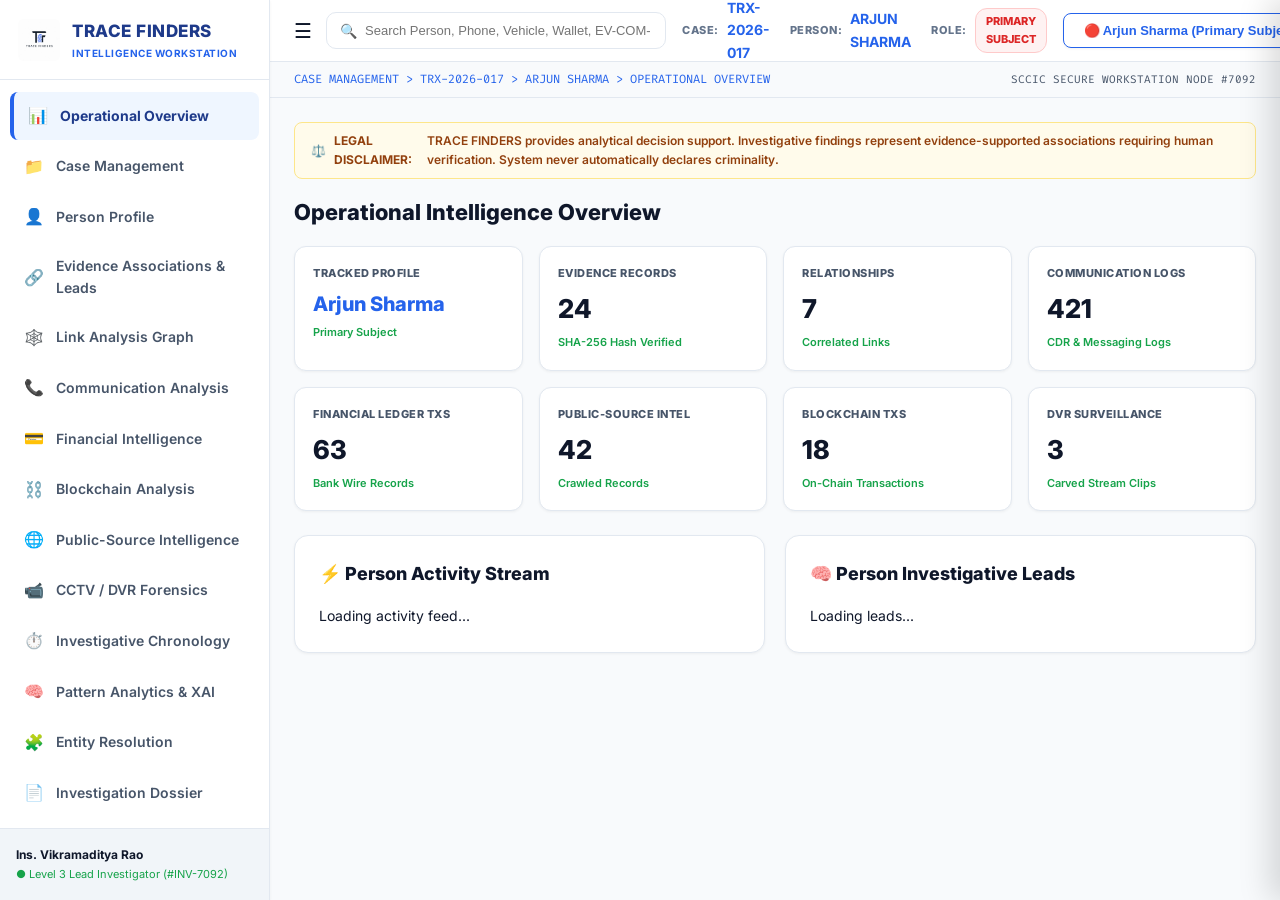
==== index.html @ 9f771f37 "THEME ENHANCEMENT — Transformed Dark Mode to Pure Pitch Black & Obsidian Cyber Workstation palette" ====
<!DOCTYPE html>
<html lang="en">
<head>
    <meta charset="UTF-8">
    <meta name="viewport" content="width=device-width, initial-scale=1.0">
    <title>TRACE FINDERS — Criminal Network Intelligence & Evidence Fusion Workstation</title>
    <!-- CSS & Fonts -->
    <link rel="stylesheet" href="/static/css/styles.css">
    <link rel="preconnect" href="https://fonts.googleapis.com">
    <link rel="preconnect" href="https://fonts.gstatic.com" crossorigin>
    <link href="https://fonts.googleapis.com/css2?family=Inter:wght@400;500;600;700;800;900&family=Fira+Code:wght@400;500;600&display=swap" rel="stylesheet">
    <!-- Vis.js Graph Canvas Library -->
    <script type="text/javascript" src="https://unpkg.com/vis-network/standalone/umd/vis-network.min.js"></script>
</head>
<body>

    <!-- 1. GLOBAL LEFT SIDEBAR -->
    <aside class="sidebar" id="app-sidebar">
        <div class="brand">
            <img src="/static/logo.png" style="height: 42px; width: auto; border-radius: 6px;" alt="TRACE FINDERS Logo">
            <div>
                <div class="brand-text">TRACE FINDERS</div>
                <div class="sih-badge">INTELLIGENCE WORKSTATION</div>
            </div>
        </div>
        <ul class="nav-list">
            <li class="nav-item active" data-tab="overview"><span class="nav-icon">📊</span> Operational Overview</li>
            <li class="nav-item" data-tab="cases"><span class="nav-icon">📁</span> Case Management</li>
            <li class="nav-item" data-tab="persons"><span class="nav-icon">👤</span> Person Profile</li>
            <li class="nav-item" data-tab="fusion"><span class="nav-icon">🔗</span> Evidence Associations & Leads</li>
            <li class="nav-item" data-tab="graph"><span class="nav-icon">🕸️</span> Link Analysis Graph</li>
            <li class="nav-item" data-tab="communications"><span class="nav-icon">📞</span> Communication Analysis</li>
            <li class="nav-item" data-tab="financial"><span class="nav-icon">💳</span> Financial Intelligence</li>
            <li class="nav-item" data-tab="blockchain"><span class="nav-icon">⛓️</span> Blockchain Analysis</li>
            <li class="nav-item" data-tab="osint"><span class="nav-icon">🌐</span> Public-Source Intelligence</li>
            <li class="nav-item" data-tab="dvr"><span class="nav-icon">📹</span> CCTV / DVR Forensics</li>
            <li class="nav-item" data-tab="timeline"><span class="nav-icon">⏱️</span> Investigative Chronology</li>
            <li class="nav-item" data-tab="analytics"><span class="nav-icon">🧠</span> Pattern Analytics & XAI</li>
            <li class="nav-item" data-tab="resolution"><span class="nav-icon">🧩</span> Entity Resolution</li>
            <li class="nav-item" data-tab="reports"><span class="nav-icon">📄</span> Investigation Dossier</li>
            <li class="nav-item" data-tab="audit"><span class="nav-icon">🛡️</span> Operational Audit Trail</li>
        </ul>
        <div class="sidebar-footer">
            <div style="font-weight: 700; color: var(--text-main); margin-bottom: 2px;">Ins. Vikramaditya Rao</div>
            <div style="font-size: 11px; color: var(--status-green);">● Level 3 Lead Investigator (#INV-7092)</div>
        </div>
    </aside>

    <!-- MAIN APPLICATION WRAPPER -->
    <div class="main-wrapper">
        
        <!-- 2. GLOBAL CONTEXT BAR HEADER -->
        <header class="context-bar">
            <div style="display: flex; align-items: center; gap: 14px;">
                <button class="sidebar-toggle-btn" onclick="toggleSidebar()" title="Toggle Sidebar" style="background: transparent; border: none; font-size: 20px; color: var(--text-main); cursor: pointer;">☰</button>
                <div class="search-box">
                    <span class="search-icon">🔍</span>
                    <input type="text" id="global-search-input" class="search-input" placeholder="Search Person, Phone, Vehicle, Wallet, EV-COM-001...">
                </div>
            </div>

            <div style="display: flex; align-items: center; gap: 16px;">
                <div class="context-meta-group">
                    <div class="context-item">
                        <span class="context-label">CASE:</span>
                        <span id="ctx-case-id" class="context-val" style="color: var(--accent-blue);">TRX-2026-017</span>
                    </div>
                    <div class="context-item">
                        <span class="context-label">PERSON:</span>
                        <span id="ctx-subject-name" class="context-val" style="color: var(--accent-blue);">ARJUN SHARMA</span>
                    </div>
                    <div class="context-item">
                        <span class="context-label">ROLE:</span>
                        <span id="ctx-subject-role" class="badge badge-high">PRIMARY SUBJECT</span>
                    </div>
                </div>

                <!-- PERSON SELECTOR DROPDOWN & THEME TOGGLE -->
                <div style="display: flex; align-items: center; gap: 10px;">
                    <select id="select-change-person" class="select-custom" onchange="changeActivePerson(this.value)">
                        <option value="P-001" selected>🔴 Arjun Sharma (Primary Subject)</option>
                        <option value="P-002">🔵 Rohan Mehta (Business Contact)</option>
                        <option value="P-003">🟢 Priya Joshi (Associate)</option>
                        <option value="P-004">🟡 Vikram Patil (Person of Interest)</option>
                        <option value="P-005">🟣 Neha Kulkarni (Employee)</option>
                        <option value="P-006">⚠️ Arjun S. (Ambiguous Match Candidate)</option>
                    </select>
                    <button class="btn btn-secondary" id="theme-toggle-btn" onclick="toggleTheme()" style="padding: 6px 12px; font-size: 12px;">🌙 Dark</button>
                </div>
            </div>
        </header>

        <!-- BREADCRUMB BAR -->
        <div class="breadcrumb-bar">
            <div>
                <span id="breadcrumb-text">CASE MANAGEMENT > TRX-2026-017 > ARJUN SHARMA > OPERATIONAL OVERVIEW</span>
            </div>
            <span style="font-size: 11px; color: var(--text-muted);">SCCIC SECURE WORKSTATION NODE #7092</span>
        </div>

        <!-- MAIN CONTENT AREA -->
        <main class="content-area">

            <!-- LEGAL DISCLAIMER BANNER -->
            <div class="disclaimer-banner">
                ⚖️ <strong>LEGAL DISCLAIMER:</strong> TRACE FINDERS provides analytical decision support. Investigative findings represent evidence-supported associations requiring human verification. System never automatically declares criminality.
            </div>

            <!-- 1. OPERATIONAL OVERVIEW -->
            <section id="view-overview" class="tab-view active">
                <h2 style="font-size: 22px; font-weight: 800; margin-bottom: 16px;">Operational Intelligence Overview</h2>
                
                <div class="grid-stats">
                    <div class="stat-card"><div class="stat-title">Tracked Profile</div><div class="stat-val" id="ov-person-name" style="font-size: 20px; color: var(--accent-blue);">Arjun Sharma</div><div class="stat-sub" id="ov-person-role">Primary Subject</div></div>
                    <div class="stat-card"><div class="stat-title">Evidence Records</div><div class="stat-val" id="ov-evidence-count">24</div><div class="stat-sub">SHA-256 Hash Verified</div></div>
                    <div class="stat-card"><div class="stat-title">Relationships</div><div class="stat-val" id="ov-rel-count">7</div><div class="stat-sub">Correlated Links</div></div>
                    <div class="stat-card"><div class="stat-title">Communication Logs</div><div class="stat-val" id="ov-comm-count">421</div><div class="stat-sub">CDR & Messaging Logs</div></div>
                    <div class="stat-card"><div class="stat-title">Financial Ledger Txs</div><div class="stat-val" id="ov-fin-count">63</div><div class="stat-sub">Bank Wire Records</div></div>
                    <div class="stat-card"><div class="stat-title">Public-Source Intel</div><div class="stat-val" id="ov-osint-count">42</div><div class="stat-sub">Crawled Records</div></div>
                    <div class="stat-card"><div class="stat-title">Blockchain Txs</div><div class="stat-val" id="ov-blk-count">18</div><div class="stat-sub">On-Chain Transactions</div></div>
                    <div class="stat-card"><div class="stat-title">DVR Surveillance</div><div class="stat-val" id="ov-cctv-count">3</div><div class="stat-sub">Carved Stream Clips</div></div>
                </div>

                <div style="display: grid; grid-template-columns: 1fr 1fr; gap: 20px;">
                    <div class="card">
                        <div class="card-title">⚡ Person Activity Stream</div>
                        <div id="activity-feed">Loading activity feed...</div>
                    </div>
                    <div class="card">
                        <div class="card-title">🧠 Person Investigative Leads</div>
                        <div id="ai-leads-panel">Loading leads...</div>
                    </div>
                </div>
            </section>

            <!-- 2. CASE MANAGEMENT -->
            <section id="view-cases" class="tab-view">
                <div style="display: flex; justify-content: space-between; align-items: center; margin-bottom: 20px;">
                    <h2 style="font-size: 22px; font-weight: 800;">Case Registry Management</h2>
                    <button class="btn" onclick="openAddCaseWizard()">+ ADD NEW CASE</button>
                </div>
                <div id="cases-list-container">Loading cases...</div>
            </section>

            <!-- 3. PERSON PROFILE -->
            <section id="view-persons" class="tab-view">
                <h2 style="font-size: 22px; font-weight: 800; margin-bottom: 16px;">Person Intelligence Profile</h2>
                <div id="person-profile-card-container">Loading person intelligence profile...</div>
            </section>

            <!-- 4. EVIDENCE ASSOCIATIONS & LEADS -->
            <section id="view-fusion" class="tab-view">
                <h2 style="font-size: 22px; font-weight: 800; margin-bottom: 16px;">Evidence Associations & Intelligence Leads</h2>
                <div class="card">
                    <div class="card-title">Person-Scoped Multi-Hop Evidence Tree</div>
                    <div id="fusion-chain-container">Loading evidence chain...</div>
                </div>
            </section>

            <!-- 5. LINK ANALYSIS GRAPH -->
            <section id="view-graph" class="tab-view">
                <div style="display: flex; justify-content: space-between; align-items: center; margin-bottom: 12px;">
                    <div>
                        <h2 style="font-size: 22px; font-weight: 800;">Evidence Fusion Network Graph</h2>
                        <div style="font-size: 13px; color: var(--text-muted); margin-top: 2px;">
                            CASE: <strong style="color: var(--text-main);">TRX-2026-017</strong> | 
                            SUBJECT: <strong id="graph-header-subject" style="color: var(--accent-blue);">ARJUN SHARMA</strong> | 
                            ENTITIES: <strong id="graph-header-entities" style="color: var(--text-main);">8</strong> | 
                            RELATIONSHIPS: <strong id="graph-header-rels" style="color: var(--text-main);">7</strong> | 
                            EVIDENCE LINKS: <strong id="graph-header-links" style="color: var(--text-main);">14</strong>
                        </div>
                    </div>
                    <button class="btn btn-secondary" onclick="focusSelectedPerson()">🎯 RE-CENTER ROOT</button>
                </div>

                <div class="graph-toolbar">
                    <div style="display: flex; align-items: center; gap: 8px; flex-wrap: wrap;">
                        <span style="font-size: 11px; font-weight: 800; color: var(--text-muted);">LAYOUT:</span>
                        <button id="btn-layout-tree-ud" class="graph-layout-btn active" onclick="changeGraphLayout('tree-ud')">Tree (Root Top)</button>
                        <button id="btn-layout-radial" class="graph-layout-btn" onclick="changeGraphLayout('radial')">Radial</button>
                        <button id="btn-layout-hierarchy" class="graph-layout-btn" onclick="changeGraphLayout('hierarchy')">Hierarchy</button>
                        <button id="btn-layout-compact" class="graph-layout-btn" onclick="changeGraphLayout('compact')">Compact</button>
                    </div>
                    <div style="font-size: 12px; color: var(--text-muted); font-weight: 600;">🖐️ Drag canvas to pan | Scroll to zoom | Drag nodes freely | Double-click node to focus</div>
                </div>

                <div class="graph-container-wrapper">
                    <!-- FLOATING GRAPH CONTROLS TOOLBAR OVERLAY -->
                    <div class="graph-floating-controls">
                        <button class="graph-control-btn" onclick="zoomGraphIn()" title="Zoom In">[ + ]</button>
                        <button class="graph-control-btn" onclick="zoomGraphOut()" title="Zoom Out">[ − ]</button>
                        <button class="graph-control-btn" onclick="fitGraphToScreen()" title="Fit to Screen">[ ⛶ ]</button>
                        <button class="graph-control-btn" onclick="resetGraphLayout()" title="Reset Layout">[ ⟳ ]</button>
                        <button class="graph-control-btn" onclick="focusSelectedPerson()" title="Center Root Node">[ 🎯 ]</button>
                    </div>
                    <div id="graph-canvas"></div>
                </div>
            </section>

            <!-- 6. COMMUNICATION ANALYSIS -->
            <section id="view-communications" class="tab-view">
                <h2 style="font-size: 22px; font-weight: 800; margin-bottom: 16px;">Communication Analysis</h2>
                <div class="card">
                    <div class="card-title">
                        <span>COMMUNICATION ANALYSIS | SUBJECT: <strong id="comm-person-name" style="color: var(--accent-blue);">ARJUN SHARMA</strong></span>
                    </div>
                    <div style="display: grid; grid-template-columns: repeat(5, 1fr); gap: 14px; margin-bottom: 20px;">
                        <div class="stat-card"><div class="stat-title">TOTAL EVENTS</div><div class="stat-val" id="comm-stat-total">421</div></div>
                        <div class="stat-card"><div class="stat-title">CALLS</div><div class="stat-val" id="comm-stat-calls">187</div></div>
                        <div class="stat-card"><div class="stat-title">MESSAGES</div><div class="stat-val" id="comm-stat-msgs">234</div></div>
                        <div class="stat-card"><div class="stat-title">UNIQUE CONTACTS</div><div class="stat-val" id="comm-stat-contacts">11</div></div>
                        <div class="stat-card"><div class="stat-title">ACTIVE PERIOD</div><div class="stat-val" style="font-size: 13px; color: var(--accent-blue);" id="comm-stat-period">03 Aug – 18 Aug 2026</div></div>
                    </div>
                    
                    <h4 style="font-size: 15px; color: var(--accent-blue); margin-bottom: 10px;">Contact Hierarchy Tree:</h4>
                    <div id="comm-contact-tree" style="margin-bottom: 20px;">Loading contact tree...</div>

                    <h4 style="font-size: 15px; color: var(--accent-blue); margin: 20px 0 10px 0;">Communication History Ledger:</h4>
                    <table class="table-custom">
                        <thead>
                            <tr>
                                <th>Date</th>
                                <th>Time</th>
                                <th>Contact Person</th>
                                <th>Direction</th>
                                <th>Duration</th>
                                <th>Evidence Record</th>
                            </tr>
                        </thead>
                        <tbody id="comm-rohan-tbody">
                            <tr><td colspan="6">Loading history...</td></tr>
                        </tbody>
                    </table>
                </div>
            </section>

            <!-- 7. FINANCIAL INTELLIGENCE LEDGER -->
            <section id="view-financial" class="tab-view">
                <h2 style="font-size: 22px; font-weight: 800; margin-bottom: 16px;">Financial Intelligence Ledger</h2>
                <div class="card">
                    <div class="card-title">Financial Activity Ledger & Account Correlation</div>
                    
                    <div id="fin-accounts-grid" style="display: grid; grid-template-columns: 1fr 1fr; gap: 16px; margin-bottom: 20px;">Loading account...</div>
                    <div id="fin-hawala-box" class="xai-box" style="margin-bottom: 20px;">Loading indicators...</div>

                    <h4 style="font-size: 15px; color: var(--accent-blue); margin-bottom: 10px;">Transaction History Ledger:</h4>
                    <table class="table-custom">
                        <thead>
                            <tr>
                                <th>DATE</th>
                                <th>TIME</th>
                                <th>AMOUNT</th>
                                <th>DIRECTION</th>
                                <th>ACCOUNT</th>
                                <th>COUNTERPARTY</th>
                                <th>REFERENCE</th>
                                <th>EVIDENCE</th>
                            </tr>
                        </thead>
                        <tbody id="fin-transactions-tbody">
                            <tr><td colspan="8">Loading transactions...</td></tr>
                        </tbody>
                    </table>
                </div>
            </section>

            <!-- 8. BLOCKCHAIN ANALYSIS -->
            <section id="view-blockchain" class="tab-view">
                <h2 style="font-size: 22px; font-weight: 800; margin-bottom: 16px;">Blockchain Intelligence Analysis</h2>
                <div class="card">
                    <div class="card-title">Wallet Intelligence: <strong id="blk-person-name" style="color: var(--accent-blue);">0xDEMO...A721</strong></div>
                    <div id="blk-summary" style="padding: 16px; background: var(--bg-card-hover); border: 1px solid var(--border-color); border-radius: 10px; margin-bottom: 20px;">Loading wallet info...</div>
                    
                    <h4 style="font-size: 15px; color: var(--accent-blue); margin-bottom: 10px;">Transaction Ledger:</h4>
                    <table class="table-custom">
                        <thead>
                            <tr>
                                <th>TRANSACTION HASH</th>
                                <th>FROM</th>
                                <th>TO</th>
                                <th>VALUE</th>
                                <th>TIME</th>
                                <th>ASSOCIATED EVIDENCE</th>
                            </tr>
                        </thead>
                        <tbody id="blk-transactions-tbody">
                            <tr><td colspan="6">Loading blockchain transactions...</td></tr>
                        </tbody>
                    </table>
                </div>
            </section>

            <!-- 9. PUBLIC-SOURCE INTELLIGENCE -->
            <section id="view-osint" class="tab-view">
                <h2 style="font-size: 22px; font-weight: 800; margin-bottom: 16px;">Public-Source Intelligence</h2>
                <div class="card">
                    <div class="card-title">Public-Source Records Scoped for: <strong id="osint-person-name" style="color: var(--accent-blue);">ARJUN SHARMA</strong></div>
                    <div id="osint-list">Loading records...</div>
                </div>
            </section>

            <!-- 10. CCTV / DVR FORENSICS WORKSPACE -->
            <section id="view-dvr" class="tab-view">
                <div style="display: flex; justify-content: space-between; align-items: center; margin-bottom: 14px;">
                    <div>
                        <h2 style="font-size: 22px; font-weight: 800;">CCTV / DVR Forensics Workspace</h2>
                        <div style="font-size: 13px; color: var(--text-muted); margin-top: 2px;">
                            CASE: <strong style="color: var(--text-main);">TRX-2026-017</strong> | 
                            SUBJECT: <strong id="dvr-header-subject" style="color: var(--accent-blue);">ARJUN SHARMA</strong> | 
                            CAMERAS: <strong id="dvr-header-total-cams" style="color: var(--text-main);">12</strong> (ACTIVE: <strong style="color: var(--status-green);">10</strong> | ARCHIVED: <strong style="color: var(--status-amber);">2</strong>) | 
                            TOTAL EVENTS: <strong style="color: var(--text-main);">87</strong> | 
                            EVIDENCE LINKS: <strong style="color: var(--text-main);">54</strong>
                        </div>
                    </div>
                </div>

                <!-- CAMERA SEARCH & FILTERS BAR -->
                <div class="dvr-filter-bar">
                    <div class="search-box" style="width: 280px;">
                        <span class="search-icon">🔍</span>
                        <input type="text" id="camera-search-input" class="search-input" placeholder="Search Camera ID, Name, Location..." onkeyup="filterCameraGrid()">
                    </div>
                    <div style="display: flex; align-items: center; gap: 6px;">
                        <span style="font-size: 11px; font-weight: 800; color: var(--text-muted);">STATUS:</span>
                        <select class="dvr-filter-select" id="cam-filter-status" onchange="filterCameraGrid()"><option value="ALL">All Statuses</option><option value="Active Recording">Active Recording</option><option value="Archived">Archived</option></select>
                    </div>
                    <div style="display: flex; align-items: center; gap: 6px;">
                        <span style="font-size: 11px; font-weight: 800; color: var(--text-muted);">LOCATION:</span>
                        <select class="dvr-filter-select" id="cam-filter-location" onchange="filterCameraGrid()"><option value="ALL">All Locations</option><option value="Pune">Pune</option><option value="Mumbai">Mumbai</option></select>
                    </div>
                    <div style="display: flex; align-items: center; gap: 6px;">
                        <span style="font-size: 11px; font-weight: 800; color: var(--text-muted);">TYPE:</span>
                        <select class="dvr-filter-select" id="cam-filter-type" onchange="filterCameraGrid()"><option value="ALL">All Camera Types</option><option value="Fixed">Fixed CCTV</option><option value="PTZ">PTZ Dome</option><option value="ANPR">ANPR Traffic</option></select>
                    </div>
                    <div style="display: flex; align-items: center; gap: 6px;">
                        <span style="font-size: 11px; font-weight: 800; color: var(--text-muted);">DATE:</span>
                        <select class="dvr-filter-select" id="cam-filter-date"><option value="18 Aug 2026">18 Aug 2026</option></select>
                    </div>
                </div>

                <!-- ALL 12 CAMERAS RESPONSIVE INVENTORY GRID -->
                <div class="card-title" style="font-size: 16px; margin-bottom: 12px;">📷 Camera Inventory (All 12 Monitored Locations)</div>
                <div class="camera-inventory-grid" id="camera-inventory-grid-container">Loading camera inventory...</div>

                <!-- ALL CAMERA EVENTS TABLE -->
                <div class="card">
                    <div class="card-title" style="font-size: 16px;">📋 All Camera Surveillance Events Log</div>
                    <table class="table-custom">
                        <thead>
                            <tr>
                                <th>TIME</th>
                                <th>CAMERA</th>
                                <th>SURVEILLANCE EVENT</th>
                                <th>IDENTIFIED PERSON</th>
                                <th>LOCATION</th>
                                <th>EVIDENCE RECORD</th>
                                <th>STATUS</th>
                            </tr>
                        </thead>
                        <tbody id="all-camera-events-tbody">
                            <tr><td colspan="7">Loading events...</td></tr>
                        </tbody>
                    </table>
                </div>

                <!-- SELECTED PERSON CCTV SURVEILLANCE EVENTS -->
                <div class="card-title" style="font-size: 16px; margin: 24px 0 12px 0;">
                    <span>🎥 Person-Scoped Surveillance Clips (<strong id="dvr-person-clips-title" style="color: var(--accent-blue);">Arjun Sharma</strong>)</span>
                </div>
                <div id="dvr-video-grid-container" style="display: grid; grid-template-columns: repeat(3, 1fr); gap: 16px; margin-bottom: 20px;">Loading surveillance clips...</div>

                <!-- LOWER 3-COLUMN SPLIT ANALYTICAL SECTION -->
                <div class="dvr-analytics-3col">
                    <div class="card" style="margin-bottom: 0;">
                        <div class="card-title" style="font-size: 15px;">⏱️ Investigation Timeline</div>
                        <div class="timeline-list" style="font-size: 12px;" id="dvr-timeline-list">
                            <div class="timeline-item" onclick="openEvidenceDetailModal('EV-CCTV-031')">
                                <div style="font-size: 10px; color: var(--accent-blue); font-weight: 700;">20:01:00</div>
                                <div style="font-weight: 700; color: var(--text-main);">Person Meeting</div>
                            </div>
                            <div class="timeline-item" onclick="openEvidenceDetailModal('EV-COM-023')">
                                <div style="font-size: 10px; color: var(--accent-blue); font-weight: 700;">20:02:14</div>
                                <div style="font-weight: 700; color: var(--text-main);">Communication Event</div>
                            </div>
                            <div class="timeline-item" onclick="openEvidenceDetailModal('EV-CCTV-032')">
                                <div style="font-size: 10px; color: var(--accent-blue); font-weight: 700;">20:17:38</div>
                                <div style="font-weight: 700; color: var(--text-main);">Financial Exchange Event</div>
                            </div>
                            <div class="timeline-item" onclick="openEvidenceDetailModal('EV-CCTV-033')">
                                <div style="font-size: 10px; color: var(--accent-blue); font-weight: 700;">20:26:11</div>
                                <div style="font-weight: 700; color: var(--text-main);">Vehicle Departure</div>
                            </div>
                        </div>
                    </div>

                    <div class="card" style="margin-bottom: 0;">
                        <div class="card-title" style="font-size: 15px;">
                            <span>📹 Selected Surveillance Event</span>
                            <span id="dvr-selected-id" style="color: var(--accent-blue); font-size: 13px;">EV-CCTV-031</span>
                        </div>

                        <div class="dvr-player-box" style="margin-bottom: 14px;">
                            <div style="position: relative; aspect-ratio: 16/9; background: #000;">
                                <img id="dvr-main-img" src="https://images.unsplash.com/photo-1517248135467-4c7edcad34c4?w=800" style="width: 100%; height: 100%; object-fit: cover;">
                                <div style="position: absolute; top: 8px; left: 10px; background: rgba(0,0,0,0.7); padding: 4px 8px; border-radius: 4px; font-family: monospace; font-size: 11px; color: #10b981;">
                                    <span id="dvr-overlay-cam">CAM-04</span> | 18 AUG 2026 | <span id="dvr-overlay-time">20:01:00 IST</span>
                                </div>
                            </div>
                            <div class="dvr-player-controls">
                                <button class="dvr-btn-play" onclick="togglePlay()">▶</button>
                                <button class="btn btn-secondary" style="font-size: 10px; padding: 2px 6px;">⏮ 10s</button>
                                <button class="btn btn-secondary" style="font-size: 10px; padding: 2px 6px;">⏭ 10s</button>
                                <div class="dvr-seeker"><div class="dvr-seeker-fill"></div></div>
                                <span style="font-size: 10px; color: var(--text-muted); font-family: monospace;">00:42 / 02:30</span>
                            </div>
                        </div>

                        <div id="dvr-selected-details-panel" style="font-size: 12px; color: var(--text-muted); background: var(--bg-card-hover); padding: 12px; border-radius: 8px; border: 1px solid var(--border-color); margin-bottom: 12px;">Loading event details...</div>

                        <div style="font-size: 11px; font-weight: 800; color: var(--accent-blue); margin-bottom: 6px;">LINKED EVIDENCE:</div>
                        <div id="dvr-linked-evidence-btns" style="display: flex; gap: 8px; flex-wrap: wrap;">Loading linked evidence...</div>
                    </div>

                    <div class="card" style="margin-bottom: 0;">
                        <div class="card-title" style="font-size: 15px;">🔗 Related Entities</div>
                        <div id="dvr-related-entities-list" style="font-size: 12px; margin-bottom: 18px;">Loading entities...</div>

                        <div class="card-title" style="font-size: 14px; margin-bottom: 8px;">🎥 Monitored Locations</div>
                        <div id="dvr-camera-list" style="font-size: 11px;">Loading cameras...</div>
                    </div>
                </div>

            </section>

            <!-- 11. INVESTIGATIVE CHRONOLOGY TIMELINE -->
            <section id="view-timeline" class="tab-view">
                <h2 style="font-size: 22px; font-weight: 800; margin-bottom: 16px;">Investigative Chronology Timeline</h2>
                <div class="card">
                    <div class="card-title">Person Chronology Stream (<span id="timeline-person-name" style="color: var(--accent-blue);">Arjun Sharma</span>)</div>
                    <div id="temporal-assessment-box" class="xai-box" style="margin-bottom: 20px;">Loading correlation assessment...</div>
                    <div id="timeline-container" class="timeline-list">Loading timeline...</div>
                </div>
            </section>

            <!-- 12. PATTERN ANALYTICS & XAI -->
            <section id="view-analytics" class="tab-view">
                <h2 style="font-size: 22px; font-weight: 800; margin-bottom: 16px;">Pattern Analytics & Centrality Metrics</h2>
                <div class="card">
                    <div class="card-title">Entity Rank & Centrality Metrics</div>
                    <table class="table-custom">
                        <thead>
                            <tr>
                                <th>Entity Label</th>
                                <th>Type</th>
                                <th>Degree</th>
                                <th>Betweenness</th>
                                <th>PageRank</th>
                                <th>Assessment</th>
                            </tr>
                        </thead>
                        <tbody id="analytics-tbody">
                            <tr><td colspan="6">Loading analytics...</td></tr>
                        </tbody>
                    </table>
                </div>
            </section>

            <!-- 13. ENTITY RESOLUTION INTERFACE -->
            <section id="view-resolution" class="tab-view">
                <h2 style="font-size: 22px; font-weight: 800; margin-bottom: 16px;">Entity Resolution Interface</h2>
                <div class="card">
                    <div class="card-title">Ambiguous Candidate Match Resolution</div>
                    <div id="entity-resolution-container">Loading entity resolution candidate...</div>
                </div>
            </section>

            <!-- 14. REPORTS (DOSSIER PREVIEW & PRINT/EXPORT PDF) -->
            <section id="view-reports" class="tab-view">
                <h2 style="font-size: 22px; font-weight: 800; margin-bottom: 16px;">Official Investigation Summary Report</h2>
                <div class="card">
                    <div class="card-title">
                        <span>TRACE FINDERS Official Investigation Dossier</span>
                        <button class="btn" onclick="printDossierPDF()">🖨️ Print / Export PDF Dossier</button>
                    </div>
                    <iframe id="report-preview-frame" style="width: 100%; height: 720px; border: 1px solid var(--border-color); background: #ffffff; border-radius: 8px; box-shadow: var(--shadow-sm);"></iframe>
                </div>
            </section>

            <!-- 15. OPERATIONAL AUDIT TRAIL -->
            <section id="view-audit" class="tab-view">
                <h2 style="font-size: 22px; font-weight: 800; margin-bottom: 16px;">Operational Audit Trail & Chain of Custody</h2>
                <div class="card">
                    <div class="card-title">
                        <span>SHA-256 Immutable Audit Explorer</span>
                        <span id="blockchain-status" class="badge badge-verified">IMMUTABLE LOGS VERIFIED</span>
                    </div>
                    <table class="table-custom">
                        <thead>
                            <tr>
                                <th>TIMESTAMP</th>
                                <th>USER</th>
                                <th>ACTION</th>
                                <th>OBJECT</th>
                                <th>RESULT</th>
                            </tr>
                        </thead>
                        <tbody id="audit-tbody">
                            <tr><td colspan="5">Loading audit logs...</td></tr>
                        </tbody>
                    </table>
                </div>
            </section>

        </main>
    </div>

    <!-- CAMERA DETAIL & 24H RECORDING TIMELINE MODAL -->
    <div id="camera-detail-modal" class="modal-overlay">
        <div class="modal-card">
            <div class="modal-header" style="display: flex; justify-content: space-between; align-items: center; border-bottom: 1px solid var(--border-color); padding-bottom: 12px; margin-bottom: 16px;">
                <div>
                    <div style="font-size: 18px; font-weight: 800; color: var(--accent-blue);" id="cam-modal-id">CAM-04</div>
                    <div style="font-size: 13px; color: var(--text-main);" id="cam-modal-name">Pune Central Zone</div>
                </div>
                <button type="button" class="modal-close-btn" onclick="closeCameraDetailModal()" style="background: transparent; border: none; font-size: 22px; color: var(--text-muted); cursor: pointer;">✕</button>
            </div>
            
            <div id="cam-modal-body">Loading camera details...</div>
        </div>
    </div>

    <!-- RIGHT-SIDE SLIDING PERSON DETAIL DRAWER -->
    <div id="person-detail-drawer" class="right-drawer-overlay">
        <div class="drawer-header">
            <div style="font-size: 16px; font-weight: 800; color: var(--text-main);">PERSON PROFILE DOSSIER</div>
            <button type="button" style="background: transparent; border: none; font-size: 22px; color: var(--text-muted); cursor: pointer;" onclick="closePersonDrawer()">✕</button>
        </div>
        <div class="drawer-tabs">
            <button class="drawer-tab-btn active" onclick="switchDrawerTab('overview')">OVERVIEW</button>
            <button class="drawer-tab-btn" onclick="switchDrawerTab('identifiers')">IDENTIFIERS</button>
            <button class="drawer-tab-btn" onclick="switchDrawerTab('comm')">COMMUNICATION</button>
            <button class="drawer-tab-btn" onclick="switchDrawerTab('fin')">FINANCIAL</button>
            <button class="drawer-tab-btn" onclick="switchDrawerTab('osint')">PUBLIC-SOURCE</button>
            <button class="drawer-tab-btn" onclick="switchDrawerTab('blk')">BLOCKCHAIN</button>
            <button class="drawer-tab-btn" onclick="switchDrawerTab('dvr')">CCTV</button>
            <button class="drawer-tab-btn" onclick="switchDrawerTab('rel')">RELATIONSHIPS</button>
            <button class="drawer-tab-btn" onclick="switchDrawerTab('timeline')">TIMELINE</button>
            <button class="drawer-tab-btn" onclick="switchDrawerTab('evidence')">EVIDENCE</button>
        </div>
        <div class="drawer-body" id="drawer-content-area">Loading person dossier...</div>
    </div>

    <!-- STANDARDIZED EVIDENCE RECORD DRAWER MODAL -->
    <div id="evidence-detail-modal" class="modal-overlay">
        <div class="modal-card">
            <div class="modal-header" style="display: flex; justify-content: space-between; align-items: center; border-bottom: 1px solid var(--border-color); padding-bottom: 12px; margin-bottom: 16px;">
                <div style="font-size: 18px; font-weight: 800; color: var(--accent-blue);">EVIDENCE RECORD</div>
                <button type="button" class="modal-close-btn" onclick="closeEvidenceDetailModal()" style="background: transparent; border: none; font-size: 22px; color: var(--text-muted); cursor: pointer;">✕</button>
            </div>
            <div id="evidence-modal-body">Loading evidence record...</div>
        </div>
    </div>

    <!-- RELATIONSHIP EVIDENCE DRAWER MODAL -->
    <div id="rel-evidence-modal" class="modal-overlay">
        <div class="modal-card">
            <div class="modal-header" style="display: flex; justify-content: space-between; align-items: center; border-bottom: 1px solid var(--border-color); padding-bottom: 12px; margin-bottom: 16px;">
                <div style="font-size: 18px; font-weight: 800; color: var(--accent-blue);">RELATIONSHIP INTELLIGENCE RECORD</div>
                <button type="button" class="modal-close-btn" onclick="closeRelEvidenceModal()" style="background: transparent; border: none; font-size: 22px; color: var(--text-muted); cursor: pointer;">✕</button>
            </div>
            <div id="rel-modal-body">Loading relationship details...</div>
        </div>
    </div>

    <!-- MULTI-STEP ADD CASE WIZARD MODAL -->
    <div id="add-case-wizard-modal" class="modal-overlay">
        <div class="modal-card">
            <div class="modal-header" style="display: flex; justify-content: space-between; align-items: center; border-bottom: 1px solid var(--border-color); padding-bottom: 12px; margin-bottom: 16px;">
                <div style="font-size: 18px; font-weight: 800; color: var(--text-main);">+ ADD NEW CASE WORKFLOW</div>
                <button type="button" class="modal-close-btn" onclick="closeAddCaseWizard()" style="background: transparent; border: none; font-size: 22px; color: var(--text-muted); cursor: pointer;">✕</button>
            </div>
            <div class="wizard-steps-bar">
                <span id="wiz-step-1" class="wizard-step-item active">1. Case Information</span>
                <span id="wiz-step-2" class="wizard-step-item">2. Primary Suspect</span>
                <span id="wiz-step-3" class="wizard-step-item">3. Secondary Subjects</span>
            </div>
            <form id="wizard-form" onsubmit="submitWizardForm(event)">
                <div id="wizard-panel-1">
                    <div class="form-group" style="margin-bottom: 12px;"><label class="form-label">Case Name / Title *</label><input type="text" id="wiz-case-title" required class="form-field-input" placeholder="e.g. OPERATION NEXUS"></div>
                    <div class="form-grid-2">
                        <div><label class="form-label">Investigation Type</label><input type="text" id="wiz-case-type" class="form-field-input" value="Cyber-Financial Crime"></div>
                        <div><label class="form-label">Priority</label><select id="wiz-case-priority" class="form-field-input"><option value="HIGH" selected>High Priority</option><option value="MEDIUM">Medium Priority</option><option value="LOW">Low Priority</option></select></div>
                    </div>
                    <div class="form-group" style="margin-bottom: 12px;"><label class="form-label">Lead Investigator</label><input type="text" id="wiz-case-investigator" class="form-field-input" value="Ins. Vikramaditya Rao (#INV-7092)"></div>
                    <div class="form-group" style="margin-bottom: 12px;"><label class="form-label">Case Description</label><textarea id="wiz-case-desc" rows="2" class="form-field-input" placeholder="Describe key investigative facts..."></textarea></div>
                    <div class="modal-actions"><button type="button" class="btn" onclick="goToWizardStep(2)">NEXT ➔</button></div>
                </div>
                <div id="wizard-panel-2" style="display: none;">
                    <div class="form-grid-2">
                        <div><label class="form-label">Primary Suspect Full Name *</label><input type="text" id="wiz-p-name" class="form-field-input" placeholder="e.g. Arjun Sharma"></div>
                        <div><label class="form-label">Alias</label><input type="text" id="wiz-p-alias" class="form-field-input" placeholder="e.g. Arjun S."></div>
                    </div>
                    <div class="form-grid-2">
                        <div><label class="form-label">Age & Gender</label><input type="text" id="wiz-p-age" class="form-field-input" placeholder="34, Male"></div>
                        <div><label class="form-label">Phone</label><input type="text" id="wiz-p-phone" class="form-field-input" placeholder="+91 98765 1201"></div>
                    </div>
                    <div class="form-grid-2">
                        <div><label class="form-label">Email</label><input type="email" id="wiz-p-email" class="form-field-input" placeholder="arjun.sharma.demo@example.test"></div>
                        <div><label class="form-label">City / Location</label><input type="text" id="wiz-p-city" class="form-field-input" placeholder="Pune, Maharashtra"></div>
                    </div>
                    <div class="modal-actions">
                        <button type="button" class="btn btn-secondary" onclick="goToWizardStep(1)">BACK</button>
                        <button type="button" class="btn" onclick="goToWizardStep(3)">NEXT ➔</button>
                    </div>
                </div>
                <div id="wizard-panel-3" style="display: none;">
                    <div style="background: var(--bg-card-hover); border-radius: 8px; padding: 14px; margin-bottom: 14px;">
                        <div style="font-size: 12px; font-weight: 800; color: var(--accent-blue); margin-bottom: 10px;">ADD PERSON OF INTEREST / ASSOCIATE</div>
                        <div class="form-grid-2">
                            <input type="text" id="wiz-sec-name" class="form-field-input" placeholder="Name e.g. Rohan Mehta">
                            <select id="wiz-sec-role" class="form-field-input"><option value="Business Contact">Business Contact</option><option value="Associate">Associate</option><option value="Person of Interest">Person of Interest</option><option value="Employee">Employee</option></select>
                        </div>
                        <input type="text" id="wiz-sec-phone" class="form-field-input" placeholder="Phone e.g. +91 98765 2002" style="margin-top: 10px;">
                    </div>
                    <div class="modal-actions">
                        <button type="button" class="btn btn-secondary" onclick="goToWizardStep(2)">BACK</button>
                        <button type="submit" class="btn">CREATE CASE & INGEST</button>
                    </div>
                </div>
            </form>
        </div>
    </div>

    <!-- JS Application Controller -->
    <script src="/static/js/app.js"></script>
</body>
</html>
---- static/css/styles.css ----
/* TRACE FINDERS — CRISP LIGHT / DARK INTELLIGENCE WORKSTATION THEME */

:root {
  /* LIGHT MODE DEFAULT */
  --bg-dark: #f8fafc;
  --bg-card: #ffffff;
  --bg-card-hover: #f1f5f9;
  --bg-sidebar: #ffffff;
  --bg-header: #ffffff;
  --accent-blue: #2563eb;
  --accent-cyan: #0284c7;
  --accent-purple: #7c3aed;
  --status-red: #dc2626;
  --status-amber: #d97706;
  --status-green: #16a34a;
  --text-main: #0f172a;
  --text-muted: #475569;
  --border-color: #e2e8f0;
  --font-mono: 'Fira Code', 'Consolas', monospace;
  --shadow-sm: 0 1px 3px rgba(0,0,0,0.05);
  --shadow-md: 0 4px 12px rgba(0,0,0,0.08);
}

body.dark-mode {
  --bg-dark: #000000;
  --bg-card: #090a0f;
  --bg-card-hover: #12141d;
  --bg-sidebar: #040406;
  --bg-header: #040406;
  --accent-blue: #38bdf8;
  --accent-cyan: #22d3ee;
  --accent-purple: #c084fc;
  --status-red: #f87171;
  --status-amber: #fbbf24;
  --status-green: #34d399;
  --text-main: #f8fafc;
  --text-muted: #94a3b8;
  --border-color: #1a1c2a;
  --shadow-sm: 0 2px 8px rgba(0,0,0,0.85);
  --shadow-md: 0 8px 24px rgba(0,0,0,0.95);
}

* {
  box-sizing: border-box;
  margin: 0;
  padding: 0;
}

body {
  font-family: 'Inter', -apple-system, BlinkMacSystemFont, 'Segoe UI', Roboto, sans-serif;
  background-color: var(--bg-dark);
  color: var(--text-main);
  font-size: 14px;
  line-height: 1.6;
  height: 100vh;
  display: flex;
  overflow: hidden;
}

/* Sidebar Navigation */
.sidebar {
  width: 270px;
  background-color: var(--bg-sidebar);
  border-right: 1px solid var(--border-color);
  display: flex;
  flex-direction: column;
  flex-shrink: 0;
  z-index: 10;
  transition: transform 0.3s ease, width 0.3s ease;
  box-shadow: var(--shadow-sm);
}

.sidebar.collapsed {
  width: 0;
  overflow: hidden;
  border-right: none;
}

.brand {
  padding: 18px;
  border-bottom: 1px solid var(--border-color);
  display: flex;
  align-items: center;
  gap: 12px;
}

.brand-text {
  font-weight: 800;
  font-size: 17px;
  letter-spacing: 0.5px;
  color: #1e3a8a;
}

body.dark-mode .brand-text {
  color: #f8fafc;
}

.sih-badge {
  font-size: 10px;
  color: var(--accent-blue);
  font-weight: 700;
  letter-spacing: 0.5px;
}

.nav-list {
  list-style: none;
  padding: 12px 10px;
  overflow-y: auto;
  flex: 1;
}

.nav-item {
  display: flex;
  align-items: center;
  gap: 12px;
  padding: 11px 14px;
  border-radius: 8px;
  color: var(--text-muted);
  font-size: 14px;
  font-weight: 600;
  cursor: pointer;
  transition: all 0.2s ease;
  margin-bottom: 3px;
}

.nav-item:hover {
  background-color: var(--bg-card-hover);
  color: var(--text-main);
}

.nav-item.active {
  background-color: #eff6ff;
  color: #1e3a8a;
  border-left: 4px solid var(--accent-blue);
  font-weight: 700;
}

body.dark-mode .nav-item.active {
  background-color: #0e1526;
  color: #38bdf8;
  border-left: 4px solid #38bdf8;
}

.nav-icon {
  font-size: 16px;
  width: 20px;
  text-align: center;
}

.sidebar-footer {
  padding: 16px;
  border-top: 1px solid var(--border-color);
  font-size: 12px;
  color: var(--text-muted);
  background: var(--bg-card-hover);
}

/* App Main Layout */
.main-wrapper {
  flex: 1;
  display: flex;
  flex-direction: column;
  overflow: hidden;
}

/* Global Context Bar Header */
.context-bar {
  height: 62px;
  background-color: var(--bg-header);
  border-bottom: 1px solid var(--border-color);
  display: flex;
  align-items: center;
  justify-content: space-between;
  padding: 0 24px;
  gap: 16px;
  box-shadow: var(--shadow-sm);
}

.context-meta-group {
  display: flex;
  align-items: center;
  gap: 20px;
  font-size: 13px;
}

.context-item {
  display: flex;
  align-items: center;
  gap: 8px;
}

.context-label {
  color: #64748b;
  font-weight: 800;
  text-transform: uppercase;
  font-size: 11px;
  letter-spacing: 0.5px;
}

.context-val {
  color: var(--text-main);
  font-weight: 700;
  font-size: 14px;
}

.select-custom {
  background-color: var(--bg-card);
  border: 1.5px solid var(--accent-blue);
  color: var(--accent-blue);
  padding: 8px 16px;
  border-radius: 8px;
  font-size: 13px;
  font-weight: 700;
  outline: none;
  cursor: pointer;
  box-shadow: var(--shadow-sm);
}

.select-custom option {
  background-color: var(--bg-card);
  color: var(--text-main);
  padding: 8px;
  font-size: 13px;
}

.search-box {
  position: relative;
  width: 340px;
}

.search-input {
  width: 100%;
  padding: 10px 14px 10px 38px;
  background-color: var(--bg-card);
  border: 1px solid var(--border-color);
  border-radius: 10px;
  color: var(--text-main);
  font-size: 13px;
  font-weight: 500;
  outline: none;
}

.search-input:focus {
  border-color: var(--accent-blue);
  box-shadow: 0 0 0 3px rgba(37, 99, 235, 0.15);
}

.search-icon {
  position: absolute;
  left: 14px;
  top: 50%;
  transform: translateY(-50%);
  color: #64748b;
  font-size: 14px;
}

/* Legal Disclaimer Banner */
.disclaimer-banner {
  background-color: #fffbeb;
  border: 1px solid #fde68a;
  color: #92400e;
  padding: 8px 16px;
  border-radius: 8px;
  font-size: 12px;
  font-weight: 600;
  margin-bottom: 16px;
  display: flex;
  align-items: center;
  gap: 8px;
}

body.dark-mode .disclaimer-banner {
  background-color: #451a03;
  border-color: #78350f;
  color: #fde047;
}

/* Breadcrumb Bar */
.breadcrumb-bar {
  background-color: var(--bg-dark);
  border-bottom: 1px solid var(--border-color);
  padding: 8px 24px;
  font-size: 12px;
  font-family: var(--font-mono);
  color: var(--accent-blue);
  display: flex;
  align-items: center;
  justify-content: space-between;
}

/* Main Content Views Container */
.content-area {
  flex: 1;
  padding: 24px;
  overflow-y: auto;
  position: relative;
  background-color: var(--bg-dark);
}

.tab-view {
  display: none;
}

.tab-view.active {
  display: block;
}

/* Cards & Grids */
.grid-stats {
  display: grid;
  grid-template-columns: repeat(auto-fit, minmax(180px, 1fr));
  gap: 16px;
  margin-bottom: 24px;
}

.stat-card {
  background-color: var(--bg-card);
  border: 1px solid var(--border-color);
  border-radius: 12px;
  padding: 18px;
  display: flex;
  flex-direction: column;
  box-shadow: var(--shadow-sm);
}

.stat-title {
  font-size: 11px;
  color: var(--text-muted);
  font-weight: 800;
  letter-spacing: 0.5px;
  text-transform: uppercase;
  margin-bottom: 6px;
}

.stat-val {
  font-size: 26px;
  font-weight: 800;
  color: var(--text-main);
}

.stat-sub {
  font-size: 11px;
  color: var(--status-green);
  margin-top: 4px;
  font-weight: 600;
}

.card {
  background-color: var(--bg-card);
  border: 1px solid var(--border-color);
  border-radius: 14px;
  padding: 24px;
  margin-bottom: 20px;
  box-shadow: var(--shadow-sm);
}

.card-title {
  font-size: 18px;
  font-weight: 800;
  color: var(--text-main);
  margin-bottom: 16px;
  display: flex;
  align-items: center;
  justify-content: space-between;
}

/* Graph Canvas & Toolbar */
.graph-toolbar {
  display: flex;
  align-items: center;
  justify-content: space-between;
  background-color: var(--bg-card);
  border: 1px solid var(--border-color);
  border-bottom: none;
  border-radius: 14px 14px 0 0;
  padding: 12px 20px;
}

.graph-layout-btn {
  background: var(--bg-card-hover);
  border: 1px solid var(--border-color);
  color: var(--text-muted);
  padding: 7px 14px;
  border-radius: 8px;
  font-size: 13px;
  font-weight: 700;
  cursor: pointer;
  transition: all 0.2s;
}

.graph-layout-btn:hover, .graph-layout-btn.active {
  background: var(--accent-blue);
  color: #ffffff;
  border-color: var(--accent-blue);
}

.graph-container-wrapper {
  position: relative;
  width: 100%;
}

#graph-canvas {
  width: 100%;
  height: 580px;
  background-color: var(--bg-card);
  border: 1px solid var(--border-color);
  border-radius: 0 0 14px 14px;
  position: relative;
  cursor: grab;
}

#graph-canvas:active {
  cursor: grabbing;
}

/* FLOATING GRAPH CONTROLS TOOLBAR OVERLAY */
.graph-floating-controls {
  position: absolute;
  top: 16px;
  right: 16px;
  background: var(--bg-card);
  border: 1px solid var(--border-color);
  border-radius: 10px;
  padding: 6px;
  display: flex;
  flex-direction: column;
  gap: 6px;
  box-shadow: var(--shadow-md);
  z-index: 20;
}

.graph-control-btn {
  background: var(--bg-card-hover);
  border: 1px solid var(--border-color);
  color: var(--text-main);
  width: 36px;
  height: 36px;
  border-radius: 8px;
  font-size: 16px;
  font-weight: 800;
  display: flex;
  align-items: center;
  justify-content: center;
  cursor: pointer;
  transition: all 0.2s;
}

.graph-control-btn:hover {
  background: var(--accent-blue);
  color: #ffffff;
  border-color: var(--accent-blue);
}

/* Badges */
.badge {
  display: inline-block;
  padding: 4px 10px;
  border-radius: 12px;
  font-size: 11px;
  font-weight: 800;
  text-transform: uppercase;
}

.badge-high { background-color: #fef2f2; color: #dc2626; border: 1px solid #fecaca; }
.badge-medium { background-color: #fffbeb; color: #d97706; border: 1px solid #fde68a; }
.badge-verified { background-color: #f0fdf4; color: #16a34a; border: 1px solid #bbf7d0; }

body.dark-mode .badge-high { background-color: #450a0a; color: #fca5a5; border: 1px solid #7f1d1d; }
body.dark-mode .badge-medium { background-color: #451a03; color: #fde047; border: 1px solid #78350f; }
body.dark-mode .badge-verified { background-color: #064e3b; color: #6ee7b7; border: 1px solid #047857; }

/* ALL 12 CAMERAS RESPONSIVE INVENTORY GRID */
.camera-inventory-grid {
  display: grid;
  grid-template-columns: repeat(4, 1fr);
  gap: 16px;
  margin-bottom: 24px;
  width: 100%;
}

@media (max-width: 1280px) {
  .camera-inventory-grid {
    grid-template-columns: repeat(3, 1fr);
  }
}

@media (max-width: 900px) {
  .camera-inventory-grid {
    grid-template-columns: repeat(2, 1fr);
  }
}

@media (max-width: 600px) {
  .camera-inventory-grid {
    grid-template-columns: 1fr;
  }
}

.camera-card-full {
  background: var(--bg-card);
  border: 1px solid var(--border-color);
  border-radius: 12px;
  overflow: hidden;
  box-shadow: var(--shadow-sm);
  display: flex;
  flex-direction: column;
  transition: transform 0.2s, border-color 0.2s, box-shadow 0.2s;
}

.camera-card-full:hover {
  border-color: var(--accent-blue);
  transform: translateY(-2px);
  box-shadow: var(--shadow-md);
}

.camera-card-thumb {
  position: relative;
  width: 100%;
  aspect-ratio: 16 / 9;
  background: #000;
}

.camera-card-thumb img {
  width: 100%;
  height: 100%;
  object-fit: cover;
}

.dvr-filter-bar {
  display: flex;
  gap: 12px;
  align-items: center;
  background: var(--bg-card);
  border: 1px solid var(--border-color);
  border-radius: 10px;
  padding: 10px 16px;
  margin-bottom: 18px;
  flex-wrap: wrap;
  box-shadow: var(--shadow-sm);
}

.dvr-filter-select {
  background: var(--bg-card-hover);
  border: 1px solid var(--border-color);
  color: var(--text-main);
  padding: 6px 12px;
  border-radius: 6px;
  font-size: 12px;
  font-weight: 600;
  outline: none;
}

.dvr-card-compact {
  background: var(--bg-card);
  border: 1px solid var(--border-color);
  border-radius: 12px;
  overflow: hidden;
  cursor: pointer;
  transition: transform 0.2s, border-color 0.2s;
  box-shadow: var(--shadow-sm);
}

.dvr-card-compact:hover, .dvr-card-compact.selected {
  border-color: var(--accent-blue);
  transform: translateY(-2px);
  box-shadow: var(--shadow-md);
}

.dvr-analytics-3col {
  display: grid;
  grid-template-columns: 1fr 1.6fr 1fr;
  gap: 18px;
  margin-top: 20px;
}

.dvr-player-box {
  background: #000;
  border-radius: 12px;
  overflow: hidden;
  border: 1px solid var(--border-color);
  position: relative;
}

.dvr-player-controls {
  background: var(--bg-card);
  border-top: 1px solid var(--border-color);
  padding: 10px 16px;
  display: flex;
  align-items: center;
  gap: 12px;
}

.dvr-btn-play {
  background: var(--accent-blue);
  color: #fff;
  border: none;
  width: 32px;
  height: 32px;
  border-radius: 50%;
  display: flex;
  align-items: center;
  justify-content: center;
  font-size: 14px;
  cursor: pointer;
}

.dvr-seeker {
  flex: 1;
  height: 4px;
  background: var(--border-color);
  border-radius: 2px;
  position: relative;
  cursor: pointer;
}

.dvr-seeker-fill {
  width: 35%;
  height: 100%;
  background: var(--accent-blue);
  border-radius: 2px;
}

/* Suspect Cards & Identity Card */
.suspect-card {
  background: var(--bg-card);
  border: 1px solid var(--border-color);
  border-radius: 12px;
  padding: 16px;
  display: flex;
  gap: 16px;
  margin-bottom: 12px;
  box-shadow: var(--shadow-sm);
}

.suspect-avatar {
  width: 70px;
  height: 70px;
  border-radius: 50%;
  object-fit: cover;
  border: 2px solid var(--accent-blue);
}

/* Buttons */
.btn {
  background: linear-gradient(135deg, #2563eb, #1d4ed8);
  color: #fff;
  border: none;
  padding: 10px 18px;
  border-radius: 8px;
  font-size: 14px;
  font-weight: 700;
  cursor: pointer;
  transition: all 0.2s;
  display: inline-flex;
  align-items: center;
  gap: 8px;
  box-shadow: 0 2px 6px rgba(37, 99, 235, 0.25);
}

.btn:hover {
  background: #1d4ed8;
  transform: translateY(-1px);
}

.btn-secondary {
  background: var(--bg-card-hover);
  color: var(--text-main);
  border: 1px solid var(--border-color);
}

.btn-secondary:hover {
  background: var(--border-color);
}

/* Tables */
.table-custom {
  width: 100%;
  border-collapse: collapse;
  font-size: 13px;
}

.table-custom th, .table-custom td {
  padding: 12px 16px;
  border-bottom: 1px solid var(--border-color);
  text-align: left;
}

.table-custom th {
  color: var(--text-muted);
  font-weight: 800;
  text-transform: uppercase;
  font-size: 11px;
  letter-spacing: 0.5px;
  background-color: var(--bg-card-hover);
}

/* Timeline */
.timeline-list {
  position: relative;
  padding-left: 24px;
  border-left: 2px solid var(--border-color);
}

.timeline-item {
  position: relative;
  margin-bottom: 20px;
  padding-left: 16px;
}

.timeline-item::before {
  content: '';
  position: absolute;
  left: -31px;
  top: 5px;
  width: 12px;
  height: 12px;
  border-radius: 50%;
  background-color: var(--accent-blue);
  box-shadow: 0 0 8px rgba(37, 99, 235, 0.6);
}

/* Explainable AI Cards */
.xai-box {
  background-color: #eff6ff;
  border: 1px solid #bfdbfe;
  border-left: 4px solid var(--accent-blue);
  border-radius: 12px;
  padding: 18px;
  margin-top: 12px;
  color: var(--text-main);
}

body.dark-mode .xai-box {
  background-color: #0c2a4a;
  border-color: #1e40af;
  color: #f8fafc;
}

.xai-title {
  font-size: 14px;
  font-weight: 800;
  color: var(--accent-blue);
  margin-bottom: 8px;
}

/* RIGHT-SIDE SLIDING PERSON DETAIL DRAWER */
.right-drawer-overlay {
  position: fixed;
  top: 0; right: 0; bottom: 0;
  width: 480px;
  background: var(--bg-card);
  border-left: 1px solid var(--border-color);
  box-shadow: -10px 0 30px rgba(0,0,0,0.15);
  z-index: 1000;
  display: flex;
  flex-direction: column;
  transform: translateX(100%);
  transition: transform 0.3s ease;
}

.right-drawer-overlay.open {
  transform: translateX(0);
}

.drawer-header {
  padding: 18px 24px;
  border-bottom: 1px solid var(--border-color);
  display: flex;
  align-items: center;
  justify-content: space-between;
}

.drawer-tabs {
  display: flex;
  overflow-x: auto;
  border-bottom: 1px solid var(--border-color);
  background: var(--bg-card-hover);
  padding: 0 12px;
}

.drawer-tab-btn {
  padding: 12px 16px;
  font-size: 12px;
  font-weight: 700;
  color: var(--text-muted);
  border: none;
  background: transparent;
  cursor: pointer;
  white-space: nowrap;
  border-bottom: 2px solid transparent;
}

.drawer-tab-btn.active {
  color: var(--accent-blue);
  border-bottom-color: var(--accent-blue);
}

.drawer-body {
  padding: 24px;
  overflow-y: auto;
  flex: 1;
}

/* MULTI-STEP ADD CASE WIZARD MODAL */
.modal-overlay {
  position: fixed;
  top: 0; left: 0; right: 0; bottom: 0;
  background: rgba(0, 0, 0, 0.4);
  backdrop-filter: blur(4px);
  display: flex;
  align-items: center;
  justify-content: center;
  z-index: 1100;
  display: none;
}

.modal-card {
  background-color: var(--bg-card);
  border: 1px solid var(--border-color);
  color: var(--text-main);
  width: 760px;
  max-width: 94vw;
  max-height: 88vh;
  overflow-y: auto;
  border-radius: 18px;
  padding: 32px;
  box-shadow: 0 25px 50px -12px rgba(0, 0, 0, 0.2);
  position: relative;
}

.wizard-steps-bar {
  display: flex;
  justify-content: space-between;
  border-bottom: 1px solid var(--border-color);
  padding-bottom: 16px;
  margin-bottom: 24px;
}

.wizard-step-item {
  font-size: 12px;
  font-weight: 800;
  color: var(--text-muted);
  text-transform: uppercase;
}

.wizard-step-item.active {
  color: var(--accent-blue);
}

.form-label {
  display: block;
  font-size: 11px;
  font-weight: 800;
  letter-spacing: 0.8px;
  text-transform: uppercase;
  color: var(--text-muted);
  margin-bottom: 6px;
}

.form-field-input {
  width: 100%;
  padding: 12px 16px;
  background-color: var(--bg-card-hover);
  border: 1px solid var(--border-color);
  border-radius: 8px;
  color: var(--text-main);
  font-size: 13px;
  font-weight: 500;
  outline: none;
}

.form-field-input:focus {
  border-color: var(--accent-blue);
  box-shadow: 0 0 0 2px rgba(37, 99, 235, 0.2);
}

.form-grid-2 {
  display: grid;
  grid-template-columns: 1fr 1fr;
  gap: 14px;
  margin-bottom: 14px;
}

.modal-actions {
  display: flex;
  align-items: center;
  justify-content: flex-end;
  gap: 12px;
  margin-top: 24px;
}
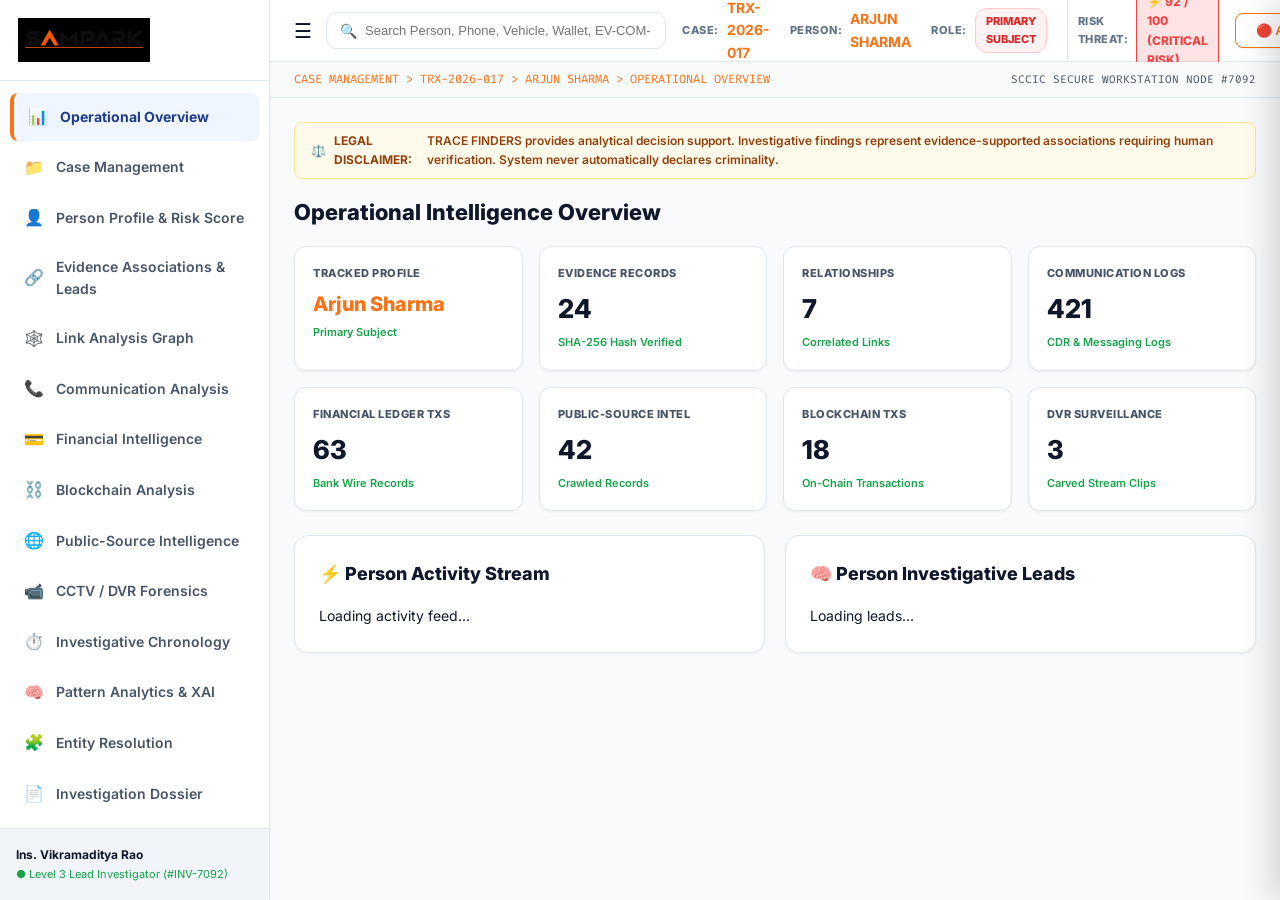
==== commit 5f5eabd8: "feat: Rebrand prototype to SAMPARK (AI Driven Criminal Network Analysis System) with orange chevron " ====
--- a/index.html
+++ b/index.html
@@ -3,7 +3,7 @@
 <head>
     <meta charset="UTF-8">
     <meta name="viewport" content="width=device-width, initial-scale=1.0">
-    <title>TRACE FINDERS — Criminal Network Intelligence & Evidence Fusion Workstation</title>
+    <title>SAMPARK — AI Driven Criminal Network Analysis System</title>
     <!-- CSS & Fonts -->
     <link rel="stylesheet" href="/static/css/styles.css">
     <link rel="preconnect" href="https://fonts.googleapis.com">
@@ -17,16 +17,16 @@
     <!-- 1. GLOBAL LEFT SIDEBAR -->
     <aside class="sidebar" id="app-sidebar">
         <div class="brand">
-            <img src="/static/logo.png" style="height: 42px; width: auto; border-radius: 6px;" alt="TRACE FINDERS Logo">
-            <div>
-                <div class="brand-text">TRACE FINDERS</div>
-                <div class="sih-badge">INTELLIGENCE WORKSTATION</div>
+            <img src="/static/logo.png" style="height: 44px; width: auto; max-width: 170px; object-fit: contain;" alt="SAMPARK Logo">
+            <div style="display: none;">
+                <div class="brand-text">SAMPARK</div>
+                <div class="sih-badge">AI DRIVEN NETWORK ANALYSIS</div>
             </div>
         </div>
         <ul class="nav-list">
             <li class="nav-item active" data-tab="overview"><span class="nav-icon">📊</span> Operational Overview</li>
             <li class="nav-item" data-tab="cases"><span class="nav-icon">📁</span> Case Management</li>
-            <li class="nav-item" data-tab="persons"><span class="nav-icon">👤</span> Person Profile</li>
+            <li class="nav-item" data-tab="persons"><span class="nav-icon">👤</span> Person Profile & Risk Score</li>
             <li class="nav-item" data-tab="fusion"><span class="nav-icon">🔗</span> Evidence Associations & Leads</li>
             <li class="nav-item" data-tab="graph"><span class="nav-icon">🕸️</span> Link Analysis Graph</li>
             <li class="nav-item" data-tab="communications"><span class="nav-icon">📞</span> Communication Analysis</li>
@@ -63,15 +63,19 @@
                 <div class="context-meta-group">
                     <div class="context-item">
                         <span class="context-label">CASE:</span>
-                        <span id="ctx-case-id" class="context-val" style="color: var(--accent-blue);">TRX-2026-017</span>
+                        <span id="ctx-case-id" class="context-val" style="color: var(--accent-orange);">TRX-2026-017</span>
                     </div>
                     <div class="context-item">
                         <span class="context-label">PERSON:</span>
-                        <span id="ctx-subject-name" class="context-val" style="color: var(--accent-blue);">ARJUN SHARMA</span>
+                        <span id="ctx-subject-name" class="context-val" style="color: var(--accent-orange);">ARJUN SHARMA</span>
                     </div>
                     <div class="context-item">
                         <span class="context-label">ROLE:</span>
                         <span id="ctx-subject-role" class="badge badge-high">PRIMARY SUBJECT</span>
+                    </div>
+                    <div class="context-item" style="border-left: 1px solid var(--border-color); padding-left: 10px;">
+                        <span class="context-label">RISK THREAT:</span>
+                        <div id="ctx-subject-risk-badge" class="badge" style="background: rgba(239, 68, 68, 0.15); color: #ef4444; border: 1px solid #ef4444; font-weight: 800; font-size: 12px;">⚡ 92 / 100 (CRITICAL RISK)</div>
                     </div>
                 </div>
 
@@ -631,6 +635,29 @@
         </div>
     </div>
 
+    <!-- Firebase Web SDK Integration (tracefinders-daa12) -->
+    <script src="https://www.gstatic.com/firebasejs/9.22.0/firebase-app-compat.js"></script>
+    <script src="https://www.gstatic.com/firebasejs/9.22.0/firebase-database-compat.js"></script>
+    <script src="https://www.gstatic.com/firebasejs/9.22.0/firebase-analytics-compat.js"></script>
+    <script>
+        const firebaseConfig = {
+          apiKey: "AIzaSyDEN_-jW6C8eVkVJQGEHxteklCW7xVxaEY",
+          authDomain: "tracefinders-daa12.firebaseapp.com",
+          databaseURL: "https://tracefinders-daa12-default-rtdb.firebaseio.com",
+          projectId: "tracefinders-daa12",
+          storageBucket: "tracefinders-daa12.firebasestorage.app",
+          messagingSenderId: "51041091595",
+          appId: "1:51041091595:web:19532f331086647418470e",
+          measurementId: "G-17YM10KS5V"
+        };
+        if (!window.firebaseAppInitialized && typeof firebase !== 'undefined') {
+            firebase.initializeApp(firebaseConfig);
+            if (firebase.analytics) firebase.analytics();
+            window.firebaseAppInitialized = true;
+            console.log("[FIREBASE] Web SDK Initialized for Project: tracefinders-daa12");
+        }
+    </script>
+
     <!-- JS Application Controller -->
     <script src="/static/js/app.js"></script>
 </body>
--- a/static/css/styles.css
+++ b/static/css/styles.css
@@ -7,8 +7,9 @@
   --bg-card-hover: #f1f5f9;
   --bg-sidebar: #ffffff;
   --bg-header: #ffffff;
-  --accent-blue: #2563eb;
-  --accent-cyan: #0284c7;
+  --accent-orange: #f97316;
+  --accent-blue: #f97316;
+  --accent-cyan: #ff5722;
   --accent-purple: #7c3aed;
   --status-red: #dc2626;
   --status-amber: #d97706;
@@ -27,8 +28,9 @@
   --bg-card-hover: #12141d;
   --bg-sidebar: #040406;
   --bg-header: #040406;
-  --accent-blue: #38bdf8;
-  --accent-cyan: #22d3ee;
+  --accent-orange: #ff6b00;
+  --accent-blue: #f97316;
+  --accent-cyan: #ff5722;
   --accent-purple: #c084fc;
   --status-red: #f87171;
   --status-amber: #fbbf24;
@@ -888,3 +890,190 @@
   gap: 12px;
   margin-top: 24px;
 }
+
+/* ==================================================
+   MOBILE & TABLET RESPONSIVE ENGINE (@media max-width: 768px & 480px)
+   ================================================== */
+
+@media (max-width: 768px) {
+  /* 1. App Base & Sidebar Drawer */
+  body {
+    flex-direction: column;
+    overflow-y: auto;
+    height: auto;
+    min-height: 100vh;
+  }
+
+  .sidebar {
+    position: fixed;
+    top: 0;
+    left: 0;
+    bottom: 0;
+    width: 280px;
+    z-index: 2000;
+    transform: translateX(-100%);
+    box-shadow: 10px 0 30px rgba(0,0,0,0.5);
+  }
+
+  .sidebar.collapsed {
+    transform: translateX(-100%);
+    width: 280px;
+  }
+
+  .sidebar:not(.collapsed) {
+    transform: translateX(0);
+  }
+
+  /* 2. Global Header & Context Bar */
+  .context-bar {
+    height: auto;
+    padding: 12px 16px;
+    flex-direction: column;
+    align-items: stretch;
+    gap: 10px;
+  }
+
+  .search-box {
+    width: 100%;
+  }
+
+  .context-meta-group {
+    flex-wrap: wrap;
+    gap: 8px 14px;
+    font-size: 11px;
+  }
+
+  .select-custom {
+    width: 100%;
+    font-size: 12px;
+    padding: 8px 10px;
+  }
+
+  .breadcrumb-bar {
+    padding: 8px 16px;
+    flex-direction: column;
+    align-items: flex-start;
+    gap: 4px;
+    font-size: 10px;
+  }
+
+  /* 3. Main Content & Padding */
+  .content-area {
+    padding: 14px;
+    overflow-x: hidden;
+  }
+
+  /* 4. Grids & Cards */
+  .grid-stats {
+    grid-template-columns: repeat(2, 1fr) !important;
+    gap: 10px !important;
+  }
+
+  .stat-card {
+    padding: 12px !important;
+  }
+
+  .stat-val {
+    font-size: 18px !important;
+  }
+
+  .card {
+    padding: 16px !important;
+    border-radius: 10px !important;
+    margin-bottom: 14px !important;
+  }
+
+  .card-title {
+    font-size: 15px !important;
+    flex-direction: column;
+    align-items: flex-start;
+    gap: 8px;
+  }
+
+  /* 5. CCTV / DVR Workspace */
+  .dvr-filter-bar {
+    flex-direction: column;
+    align-items: stretch;
+    gap: 8px;
+  }
+
+  .camera-inventory-grid {
+    grid-template-columns: 1fr !important;
+    gap: 12px !important;
+  }
+
+  .dvr-analytics-3col {
+    grid-template-columns: 1fr !important;
+    gap: 14px !important;
+  }
+
+  #dvr-video-grid-container {
+    grid-template-columns: 1fr !important;
+    gap: 12px !important;
+  }
+
+  /* 6. Link Analysis Graph Canvas & Controls */
+  .graph-toolbar {
+    flex-direction: column;
+    align-items: flex-start;
+    gap: 10px;
+    padding: 10px 12px;
+  }
+
+  #graph-canvas {
+    height: 420px !important;
+  }
+
+  .graph-floating-controls {
+    bottom: 12px;
+    right: 12px;
+    gap: 4px;
+  }
+
+  .graph-control-btn {
+    width: 32px;
+    height: 32px;
+    font-size: 12px;
+  }
+
+  /* 7. Tables Responsive Scroll Wrapper */
+  .table-custom {
+    display: block;
+    width: 100%;
+    overflow-x: auto;
+    white-space: nowrap;
+    -webkit-overflow-scrolling: touch;
+  }
+
+  .table-custom th, .table-custom td {
+    padding: 8px 10px;
+    font-size: 11px;
+  }
+
+  /* 8. Right Drawer & Modals */
+  .right-drawer-overlay {
+    width: 100vw !important;
+  }
+
+  .modal-card {
+    width: 95vw !important;
+    padding: 18px !important;
+    max-height: 92vh !important;
+  }
+
+  .form-grid-2 {
+    grid-template-columns: 1fr !important;
+    gap: 8px !important;
+  }
+}
+
+@media (max-width: 480px) {
+  .grid-stats {
+    grid-template-columns: 1fr !important;
+  }
+  
+  .disclaimer-banner {
+    font-size: 10px;
+    padding: 6px 10px;
+  }
+}
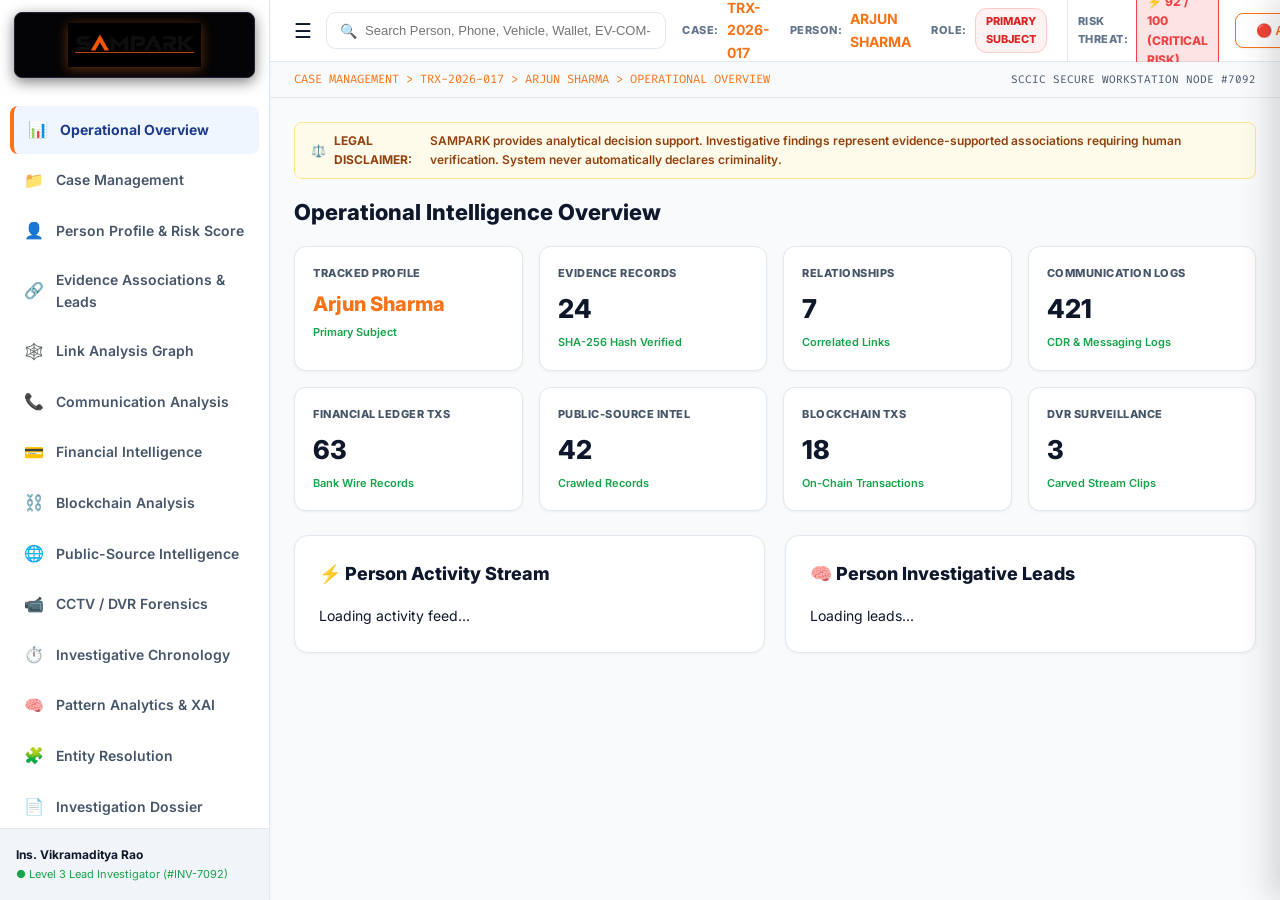
==== commit 4c2024e8: "refactor: Global rebrand of all text and UI elements to SAMPARK with high-contrast logo container" ====
--- a/index.html
+++ b/index.html
@@ -107,7 +107,7 @@
 
             <!-- LEGAL DISCLAIMER BANNER -->
             <div class="disclaimer-banner">
-                ⚖️ <strong>LEGAL DISCLAIMER:</strong> TRACE FINDERS provides analytical decision support. Investigative findings represent evidence-supported associations requiring human verification. System never automatically declares criminality.
+                ⚖️ <strong>LEGAL DISCLAIMER:</strong> SAMPARK provides analytical decision support. Investigative findings represent evidence-supported associations requiring human verification. System never automatically declares criminality.
             </div>
 
             <!-- 1. OPERATIONAL OVERVIEW -->
@@ -483,7 +483,7 @@
                 <h2 style="font-size: 22px; font-weight: 800; margin-bottom: 16px;">Official Investigation Summary Report</h2>
                 <div class="card">
                     <div class="card-title">
-                        <span>TRACE FINDERS Official Investigation Dossier</span>
+                        <span>SAMPARK Official Investigation Dossier</span>
                         <button class="btn" onclick="printDossierPDF()">🖨️ Print / Export PDF Dossier</button>
                     </div>
                     <iframe id="report-preview-frame" style="width: 100%; height: 720px; border: 1px solid var(--border-color); background: #ffffff; border-radius: 8px; box-shadow: var(--shadow-sm);"></iframe>
--- a/static/css/styles.css
+++ b/static/css/styles.css
@@ -1,4 +1,4 @@
-/* TRACE FINDERS — CRISP LIGHT / DARK INTELLIGENCE WORKSTATION THEME */
+/* SAMPARK — CRISP LIGHT / DARK INTELLIGENCE WORKSTATION THEME */
 
 :root {
   /* LIGHT MODE DEFAULT */
@@ -79,11 +79,23 @@
 }
 
 .brand {
-  padding: 18px;
-  border-bottom: 1px solid var(--border-color);
-  display: flex;
-  align-items: center;
-  gap: 12px;
+  display: flex;
+  align-items: center;
+  justify-content: center;
+  padding: 10px 14px;
+  background: #040406 !important;
+  border: 1px solid #222538 !important;
+  border-radius: 8px;
+  margin: 12px 14px 16px 14px;
+  box-shadow: 0 4px 14px rgba(0, 0, 0, 0.5);
+}
+
+.brand img {
+  height: 38px;
+  width: auto;
+  max-width: 100%;
+  object-fit: contain;
+  filter: drop-shadow(0 2px 6px rgba(249, 115, 22, 0.4));
 }
 
 .brand-text {
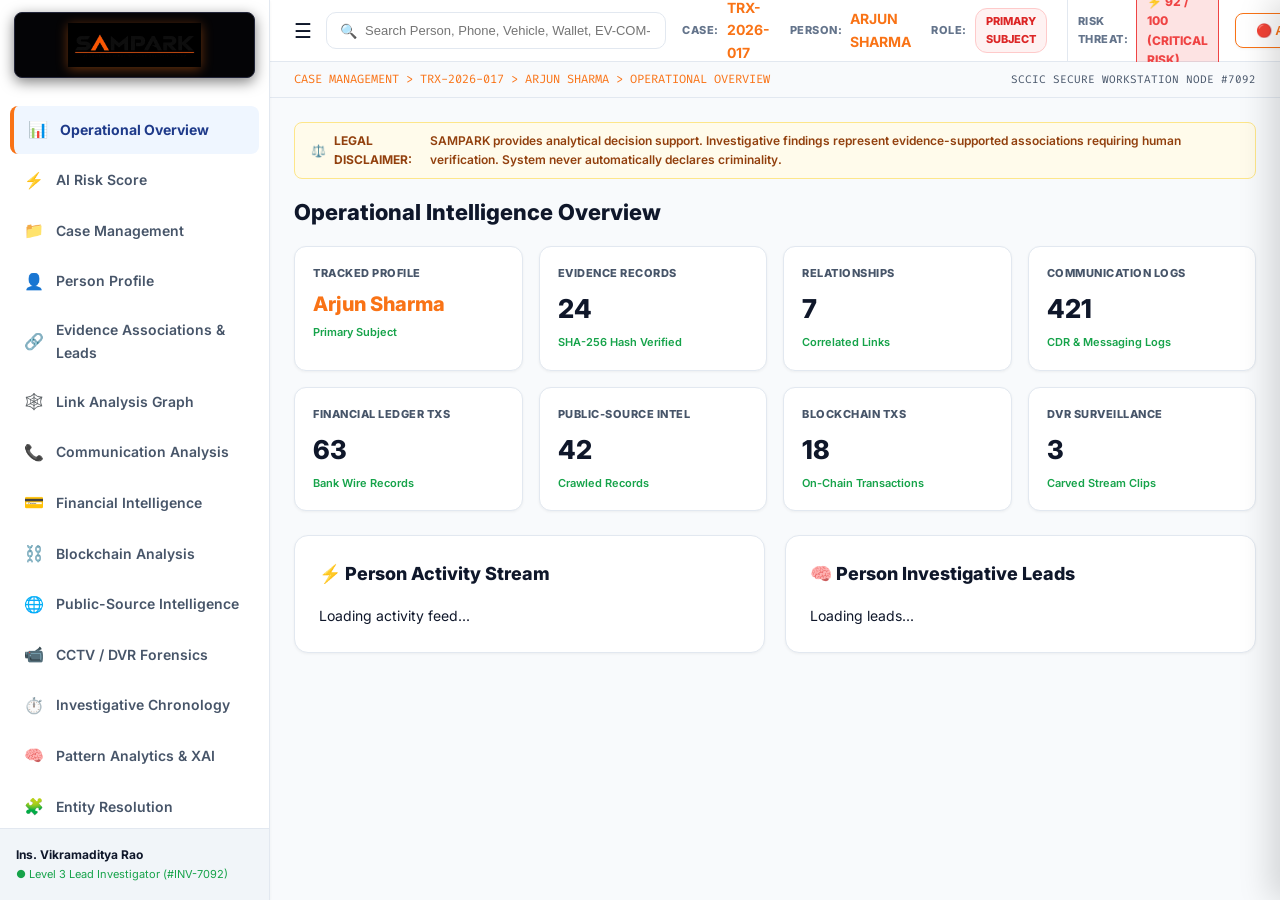
==== commit 98a73f11: "feat: Add dedicated '⚡ AI Risk Score' tab to left sidebar and full Risk Intelligence Center view" ====
--- a/index.html
+++ b/index.html
@@ -25,8 +25,9 @@
         </div>
         <ul class="nav-list">
             <li class="nav-item active" data-tab="overview"><span class="nav-icon">📊</span> Operational Overview</li>
+            <li class="nav-item" data-tab="risk"><span class="nav-icon" style="color: #ff6b00;">⚡</span> AI Risk Score</li>
             <li class="nav-item" data-tab="cases"><span class="nav-icon">📁</span> Case Management</li>
-            <li class="nav-item" data-tab="persons"><span class="nav-icon">👤</span> Person Profile & Risk Score</li>
+            <li class="nav-item" data-tab="persons"><span class="nav-icon">👤</span> Person Profile</li>
             <li class="nav-item" data-tab="fusion"><span class="nav-icon">🔗</span> Evidence Associations & Leads</li>
             <li class="nav-item" data-tab="graph"><span class="nav-icon">🕸️</span> Link Analysis Graph</li>
             <li class="nav-item" data-tab="communications"><span class="nav-icon">📞</span> Communication Analysis</li>
@@ -134,6 +135,22 @@
                         <div class="card-title">🧠 Person Investigative Leads</div>
                         <div id="ai-leads-panel">Loading leads...</div>
                     </div>
+                </div>
+            </section>
+
+            <!-- SAMPARK DEDICATED AI RISK SCORE ANALYSIS VIEW (SIDEBAR TAB) -->
+            <section id="view-risk" class="tab-view">
+                <div style="display: flex; justify-content: space-between; align-items: center; margin-bottom: 20px;">
+                    <div>
+                        <h2 style="font-size: 22px; font-weight: 800; color: var(--text-main);">⚡ SAMPARK AI Risk Threat Intelligence Center</h2>
+                        <div style="font-size: 13px; color: var(--text-muted);">Real-time multi-dimensional threat index computed across CDR, Banking, DVR ANPR, and Blockchain forensics</div>
+                    </div>
+                    <button class="btn" onclick="openRiskScoreModal()"><span style="margin-right: 6px;">📋</span> OPEN DETAILED AUDIT MODAL</button>
+                </div>
+
+                <div id="risk-view-container">
+                    <!-- Populated dynamically via loadRiskViewData() -->
+                    Loading SAMPARK AI Risk Analysis...
                 </div>
             </section>
 
@@ -630,8 +647,29 @@
                         <button type="button" class="btn btn-secondary" onclick="goToWizardStep(2)">BACK</button>
                         <button type="submit" class="btn">CREATE CASE & INGEST</button>
                     </div>
-                </div>
-            </form>
+    <!-- SAMPARK DETAILED RISK SCORE EVALUATION MODAL (REQUIREMENT 3) -->
+    <div id="modal-risk-detail" class="modal-overlay">
+        <div class="modal-card" style="max-width: 680px; border: 1.5px solid var(--accent-orange);">
+            <div class="modal-header">
+                <div style="display: flex; align-items: center; gap: 10px;">
+                    <span style="font-size: 24px;">⚡</span>
+                    <div>
+                        <div class="modal-title" style="color: var(--accent-orange);">SAMPARK AI RISK SCORE BREAKDOWN</div>
+                        <div style="font-size: 11px; color: var(--text-muted);">Comprehensive Threat Analysis & Recommended Next Steps</div>
+                    </div>
+                </div>
+                <button class="modal-close-btn" onclick="closeRiskScoreModal()">✕</button>
+            </div>
+            
+            <div id="risk-modal-body" style="margin-top: 14px;">
+                <!-- Populated dynamically via openRiskScoreModal(personId) -->
+                Loading Risk Score evaluation...
+            </div>
+            
+            <div class="modal-actions" style="margin-top: 20px;">
+                <button type="button" class="btn btn-secondary" onclick="closeRiskScoreModal()">CLOSE</button>
+                <button type="button" class="btn" onclick="closeRiskScoreModal(); switchTab('fusion');">EXPLORE FUSION LEADS ➔</button>
+            </div>
         </div>
     </div>
 
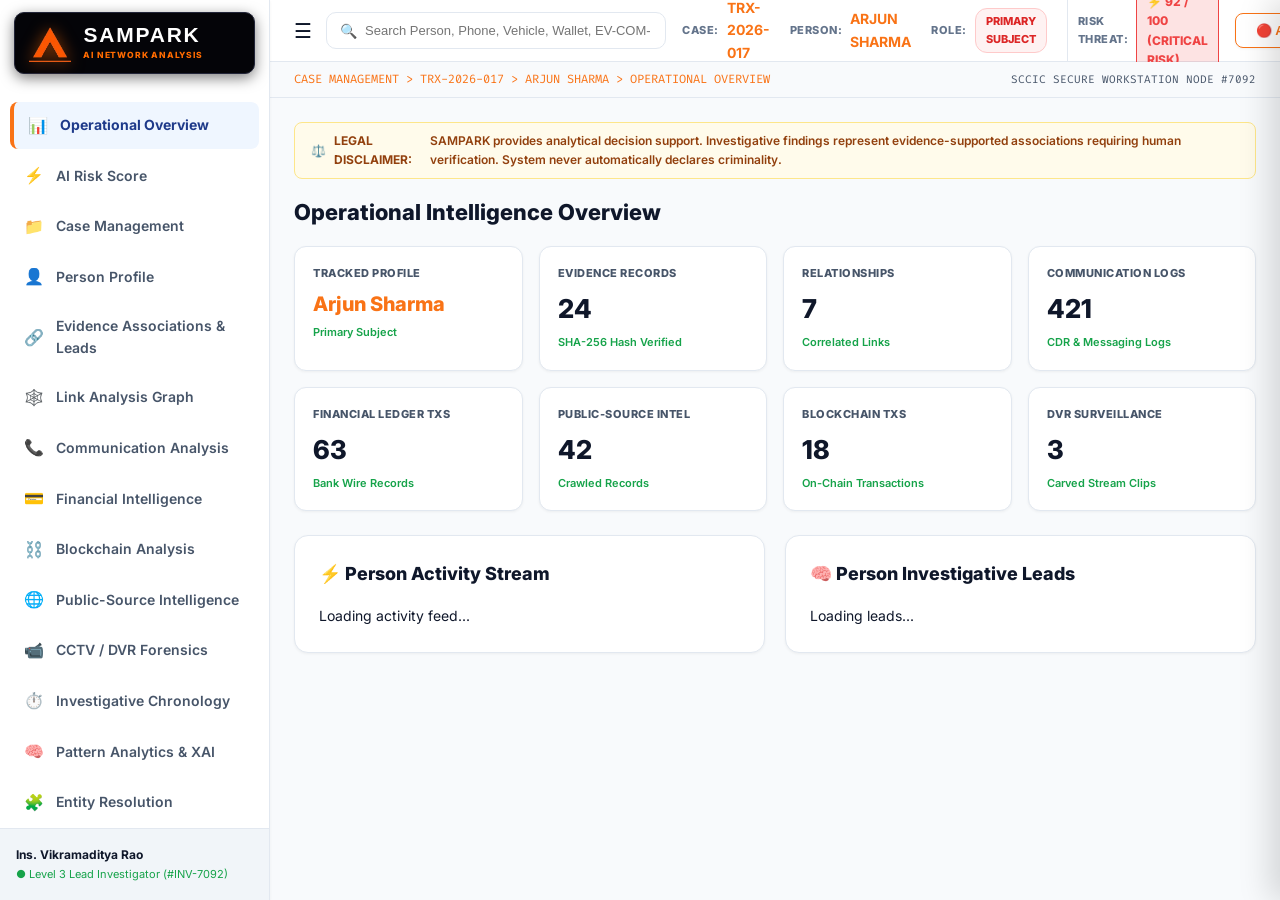
==== commit 000c6576: "fix: Resolve JS syntax error restoring all click actions; display SAMPARK name beside logo emblem" ====
--- a/index.html
+++ b/index.html
@@ -16,11 +16,11 @@
 
     <!-- 1. GLOBAL LEFT SIDEBAR -->
     <aside class="sidebar" id="app-sidebar">
-        <div class="brand">
-            <img src="/static/logo.png" style="height: 44px; width: auto; max-width: 170px; object-fit: contain;" alt="SAMPARK Logo">
-            <div style="display: none;">
+        <div class="brand" onclick="switchTab('overview')" title="SAMPARK Overview">
+            <img src="/static/logo-emblem.png" class="brand-logo-emblem" alt="SAMPARK Emblem">
+            <div class="brand-text-block">
                 <div class="brand-text">SAMPARK</div>
-                <div class="sih-badge">AI DRIVEN NETWORK ANALYSIS</div>
+                <div class="sih-badge">AI NETWORK ANALYSIS</div>
             </div>
         </div>
         <ul class="nav-list">
--- a/static/css/styles.css
+++ b/static/css/styles.css
@@ -81,39 +81,59 @@
 .brand {
   display: flex;
   align-items: center;
-  justify-content: center;
+  gap: 12px;
   padding: 10px 14px;
-  background: #040406 !important;
+  background: #040408 !important;
   border: 1px solid #222538 !important;
-  border-radius: 8px;
+  border-radius: 10px;
   margin: 12px 14px 16px 14px;
   box-shadow: 0 4px 14px rgba(0, 0, 0, 0.5);
-}
-
-.brand img {
+  cursor: pointer;
+  transition: all 0.2s ease;
+}
+
+.brand:hover {
+  border-color: #ff6b00 !important;
+  box-shadow: 0 4px 18px rgba(255, 107, 0, 0.25);
+}
+
+.brand img, .brand-logo-emblem {
   height: 38px;
   width: auto;
-  max-width: 100%;
+  max-width: 48px;
   object-fit: contain;
-  filter: drop-shadow(0 2px 6px rgba(249, 115, 22, 0.4));
-}
-
-.brand-text {
+  flex-shrink: 0;
+  filter: drop-shadow(0 2px 8px rgba(255, 107, 0, 0.6));
+}
+
+.brand-text-block {
+  display: flex;
+  flex-direction: column;
+  justify-content: center;
+  min-width: 0;
+}
+
+.brand-text, .brand-title {
+  font-weight: 900;
+  font-size: 21px;
+  letter-spacing: 1.8px;
+  color: #ffffff !important;
+  line-height: 1.1;
+  font-family: -apple-system, BlinkMacSystemFont, 'Segoe UI', Roboto, sans-serif;
+}
+
+body.dark-mode .brand-text, body.dark-mode .brand-title {
+  color: #ffffff !important;
+}
+
+.sih-badge, .brand-subtitle {
+  font-size: 8.5px;
+  color: #ff6b00 !important;
   font-weight: 800;
-  font-size: 17px;
-  letter-spacing: 0.5px;
-  color: #1e3a8a;
-}
-
-body.dark-mode .brand-text {
-  color: #f8fafc;
-}
-
-.sih-badge {
-  font-size: 10px;
-  color: var(--accent-blue);
-  font-weight: 700;
-  letter-spacing: 0.5px;
+  letter-spacing: 0.8px;
+  text-transform: uppercase;
+  margin-top: 3px;
+  white-space: nowrap;
 }
 
 .nav-list {
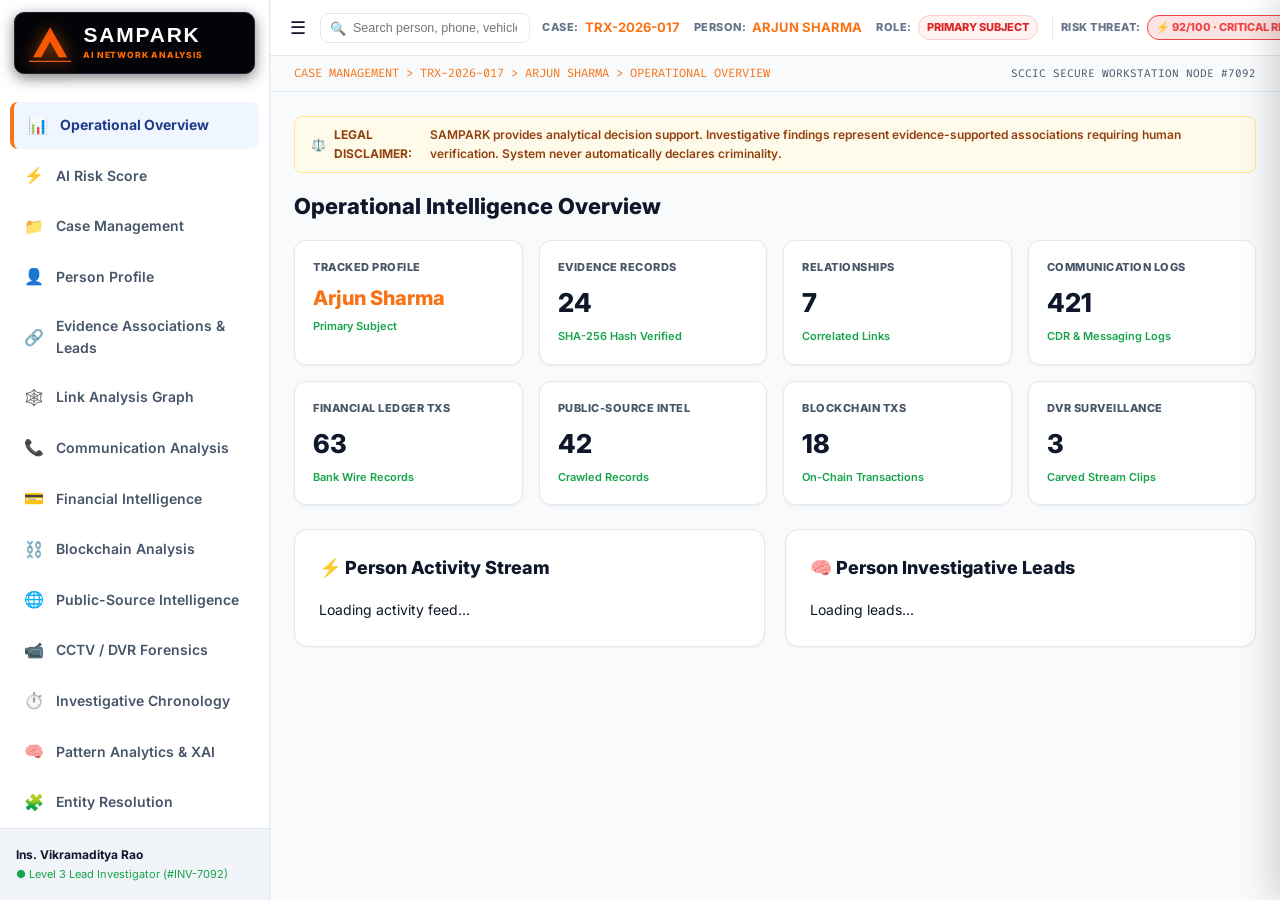
==== commit 659177f8: "fix: Correct header layout, prevent awkward line wrapping, and eliminate unicode diamond glitch in p" ====
--- a/index.html
+++ b/index.html
@@ -52,15 +52,15 @@
         
         <!-- 2. GLOBAL CONTEXT BAR HEADER -->
         <header class="context-bar">
-            <div style="display: flex; align-items: center; gap: 14px;">
-                <button class="sidebar-toggle-btn" onclick="toggleSidebar()" title="Toggle Sidebar" style="background: transparent; border: none; font-size: 20px; color: var(--text-main); cursor: pointer;">☰</button>
+            <div style="display: flex; align-items: center; gap: 10px; flex-shrink: 0;">
+                <button class="sidebar-toggle-btn" onclick="toggleSidebar()" title="Toggle Sidebar" style="background: transparent; border: none; font-size: 18px; color: var(--text-main); cursor: pointer; padding: 4px;">☰</button>
                 <div class="search-box">
                     <span class="search-icon">🔍</span>
-                    <input type="text" id="global-search-input" class="search-input" placeholder="Search Person, Phone, Vehicle, Wallet, EV-COM-001...">
-                </div>
-            </div>
-
-            <div style="display: flex; align-items: center; gap: 16px;">
+                    <input type="text" id="global-search-input" class="search-input" placeholder="Search person, phone, vehicle...">
+                </div>
+            </div>
+
+            <div style="display: flex; align-items: center; gap: 12px; flex-shrink: 0;">
                 <div class="context-meta-group">
                     <div class="context-item">
                         <span class="context-label">CASE:</span>
@@ -72,25 +72,25 @@
                     </div>
                     <div class="context-item">
                         <span class="context-label">ROLE:</span>
-                        <span id="ctx-subject-role" class="badge badge-high">PRIMARY SUBJECT</span>
-                    </div>
-                    <div class="context-item" style="border-left: 1px solid var(--border-color); padding-left: 10px;">
+                        <span id="ctx-subject-role" class="badge badge-high" style="font-size: 11px; padding: 3px 8px; white-space: nowrap;">PRIMARY SUBJECT</span>
+                    </div>
+                    <div class="context-item" style="border-left: 1px solid var(--border-color); padding-left: 8px;">
                         <span class="context-label">RISK THREAT:</span>
-                        <div id="ctx-subject-risk-badge" class="badge" style="background: rgba(239, 68, 68, 0.15); color: #ef4444; border: 1px solid #ef4444; font-weight: 800; font-size: 12px;">⚡ 92 / 100 (CRITICAL RISK)</div>
+                        <div id="ctx-subject-risk-badge" class="badge" style="background: rgba(239, 68, 68, 0.15); color: #ef4444; border: 1px solid #ef4444; font-weight: 800; font-size: 11px; cursor: pointer; white-space: nowrap; padding: 3px 8px;" onclick="openRiskScoreModal('P-001')" title="Click for SAMPARK Risk Breakdown">⚡ 92/100 · CRITICAL RISK 🔍</div>
                     </div>
                 </div>
 
                 <!-- PERSON SELECTOR DROPDOWN & THEME TOGGLE -->
-                <div style="display: flex; align-items: center; gap: 10px;">
+                <div style="display: flex; align-items: center; gap: 8px; flex-shrink: 0;">
                     <select id="select-change-person" class="select-custom" onchange="changeActivePerson(this.value)">
-                        <option value="P-001" selected>🔴 Arjun Sharma (Primary Subject)</option>
-                        <option value="P-002">🔵 Rohan Mehta (Business Contact)</option>
-                        <option value="P-003">🟢 Priya Joshi (Associate)</option>
-                        <option value="P-004">🟡 Vikram Patil (Person of Interest)</option>
-                        <option value="P-005">🟣 Neha Kulkarni (Employee)</option>
-                        <option value="P-006">⚠️ Arjun S. (Ambiguous Match Candidate)</option>
+                        <option value="P-001" selected>Target: Arjun Sharma (Primary)</option>
+                        <option value="P-002">Target: Rohan Mehta (Contact)</option>
+                        <option value="P-003">Target: Priya Joshi (Associate)</option>
+                        <option value="P-004">Target: Vikram Patil (POI)</option>
+                        <option value="P-005">Target: Neha Kulkarni (Employee)</option>
+                        <option value="P-006">Target: Arjun S. (Candidate)</option>
                     </select>
-                    <button class="btn btn-secondary" id="theme-toggle-btn" onclick="toggleTheme()" style="padding: 6px 12px; font-size: 12px;">🌙 Dark</button>
+                    <button class="btn btn-secondary" id="theme-toggle-btn" onclick="toggleTheme()" style="padding: 6px 10px; font-size: 11px; white-space: nowrap;">🌙 Dark</button>
                 </div>
             </div>
         </header>
--- a/static/css/styles.css
+++ b/static/css/styles.css
@@ -199,28 +199,43 @@
 
 /* Global Context Bar Header */
 .context-bar {
-  height: 62px;
+  min-height: 56px;
+  height: 56px;
   background-color: var(--bg-header);
   border-bottom: 1px solid var(--border-color);
   display: flex;
   align-items: center;
   justify-content: space-between;
-  padding: 0 24px;
-  gap: 16px;
+  padding: 0 16px;
+  gap: 12px;
   box-shadow: var(--shadow-sm);
+  white-space: nowrap;
+  overflow-x: auto;
+  overflow-y: hidden;
+}
+
+.context-bar::-webkit-scrollbar {
+  height: 2px;
+}
+.context-bar::-webkit-scrollbar-thumb {
+  background: var(--border-color);
 }
 
 .context-meta-group {
   display: flex;
   align-items: center;
-  gap: 20px;
+  gap: 14px;
   font-size: 13px;
+  flex-shrink: 0;
+  white-space: nowrap;
 }
 
 .context-item {
-  display: flex;
-  align-items: center;
-  gap: 8px;
+  display: inline-flex;
+  align-items: center;
+  gap: 6px;
+  white-space: nowrap;
+  flex-shrink: 0;
 }
 
 .context-label {
@@ -229,63 +244,78 @@
   text-transform: uppercase;
   font-size: 11px;
   letter-spacing: 0.5px;
+  white-space: nowrap;
+  flex-shrink: 0;
 }
 
 .context-val {
   color: var(--text-main);
   font-weight: 700;
-  font-size: 14px;
+  font-size: 13px;
+  white-space: nowrap;
+  flex-shrink: 0;
 }
 
 .select-custom {
   background-color: var(--bg-card);
-  border: 1.5px solid var(--accent-blue);
-  color: var(--accent-blue);
-  padding: 8px 16px;
+  border: 1.5px solid var(--accent-orange);
+  color: var(--text-main);
+  padding: 6px 10px;
   border-radius: 8px;
-  font-size: 13px;
+  font-size: 12px;
   font-weight: 700;
   outline: none;
   cursor: pointer;
   box-shadow: var(--shadow-sm);
+  white-space: nowrap;
+  flex-shrink: 0;
+  max-width: 220px;
 }
 
 .select-custom option {
   background-color: var(--bg-card);
   color: var(--text-main);
-  padding: 8px;
-  font-size: 13px;
+  padding: 6px;
+  font-size: 12px;
 }
 
 .search-box {
   position: relative;
-  width: 340px;
+  width: 210px;
+  min-width: 140px;
+  flex-shrink: 1;
+  transition: width 0.2s ease;
+}
+
+.search-box:focus-within {
+  width: 280px;
 }
 
 .search-input {
   width: 100%;
-  padding: 10px 14px 10px 38px;
+  padding: 7px 12px 7px 32px;
   background-color: var(--bg-card);
   border: 1px solid var(--border-color);
-  border-radius: 10px;
-  color: var(--text-main);
-  font-size: 13px;
+  border-radius: 8px;
+  color: var(--text-main);
+  font-size: 12.5px;
   font-weight: 500;
   outline: none;
 }
 
 .search-input:focus {
-  border-color: var(--accent-blue);
-  box-shadow: 0 0 0 3px rgba(37, 99, 235, 0.15);
+  border-color: var(--accent-orange);
+  box-shadow: 0 0 0 3px rgba(249, 115, 22, 0.15);
 }
 
 .search-icon {
   position: absolute;
-  left: 14px;
+  left: 10px;
   top: 50%;
   transform: translateY(-50%);
   color: #64748b;
-  font-size: 14px;
+  font-size: 13px;
+  pointer-events: none;
 }
 
 /* Legal Disclaimer Banner */
